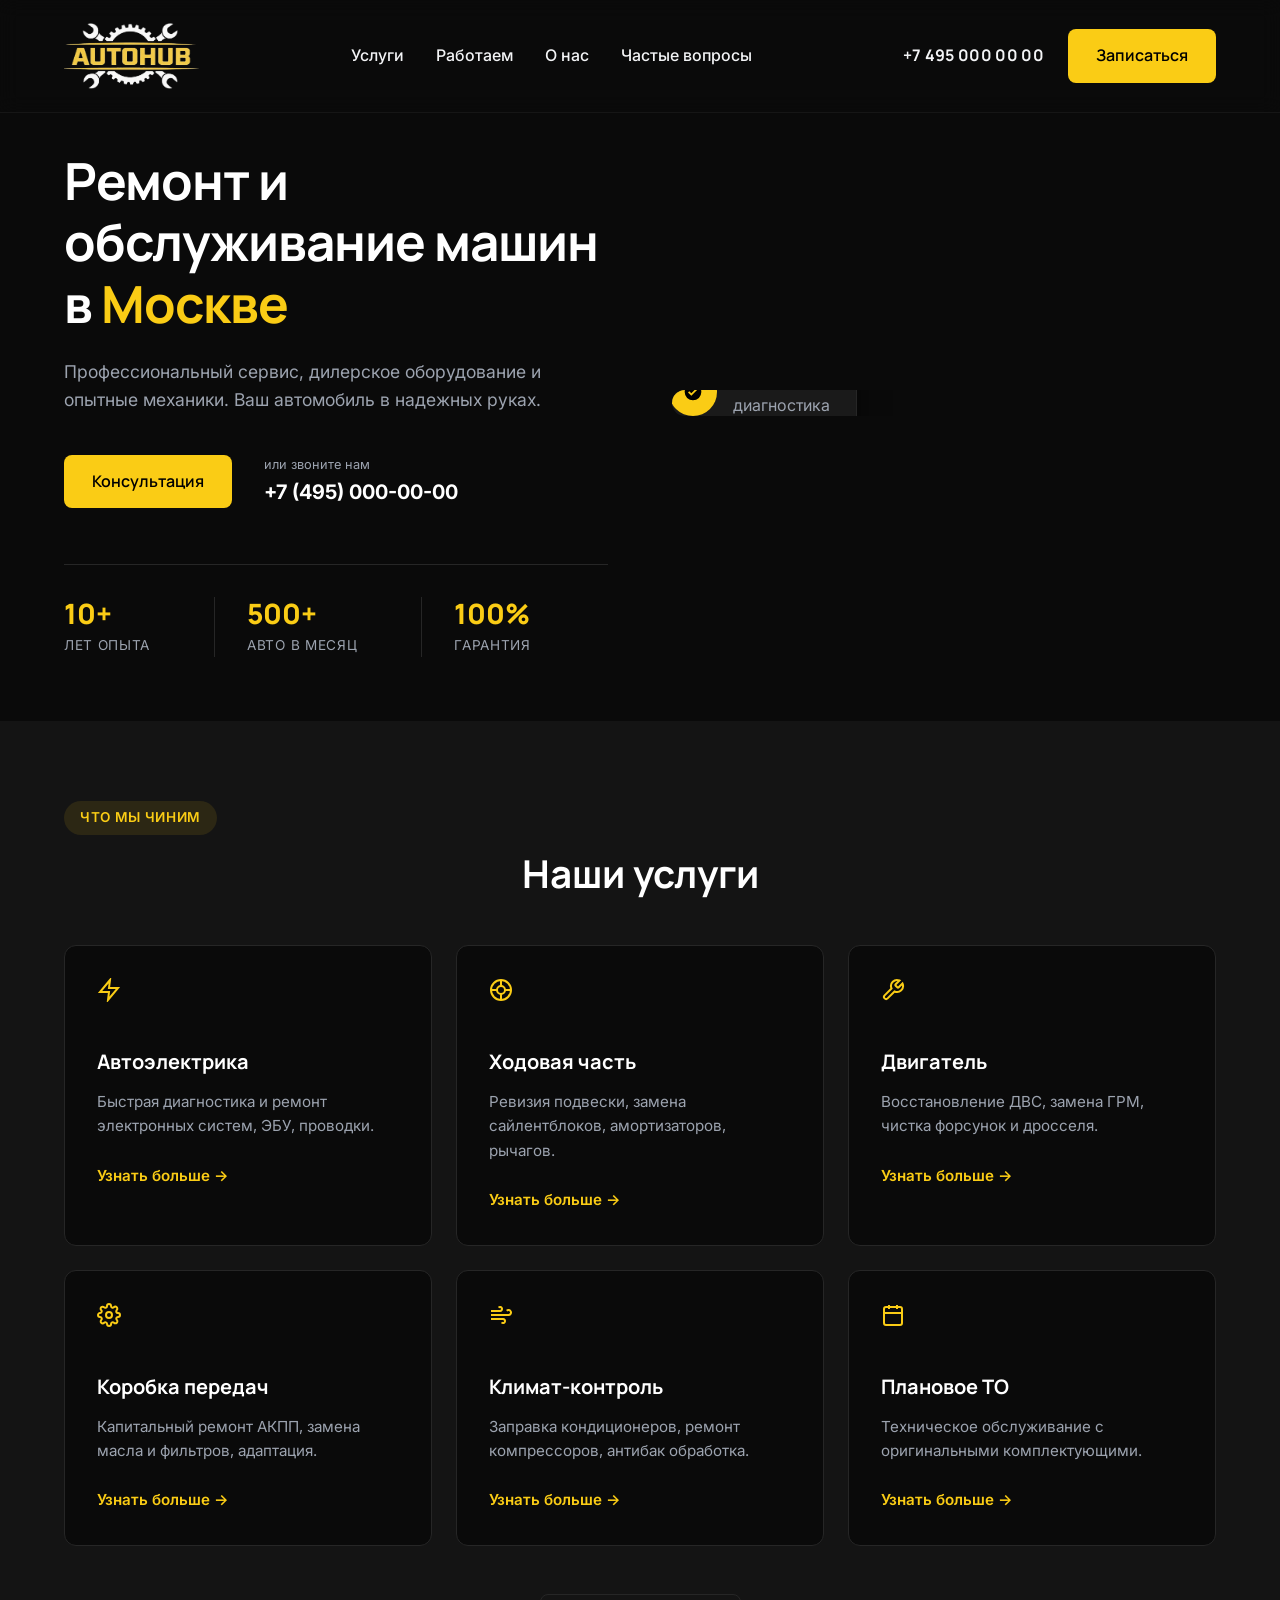
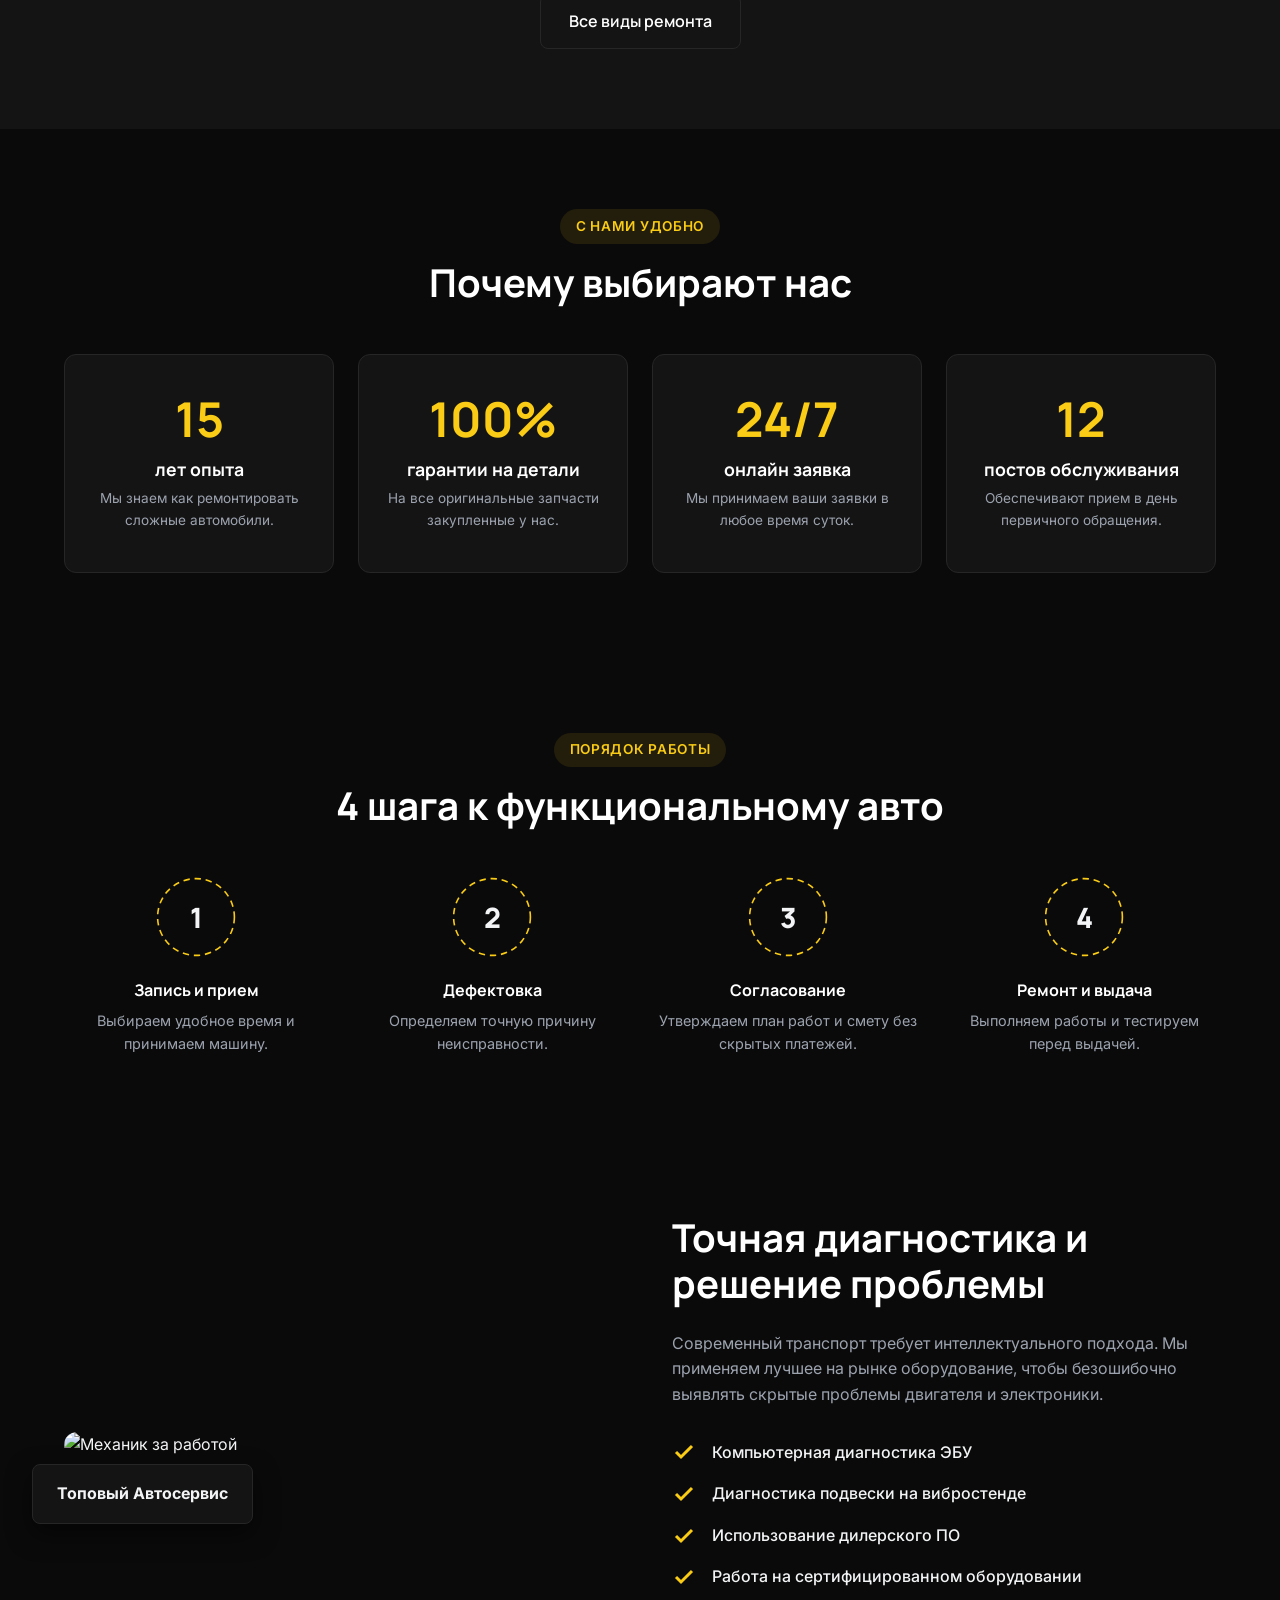
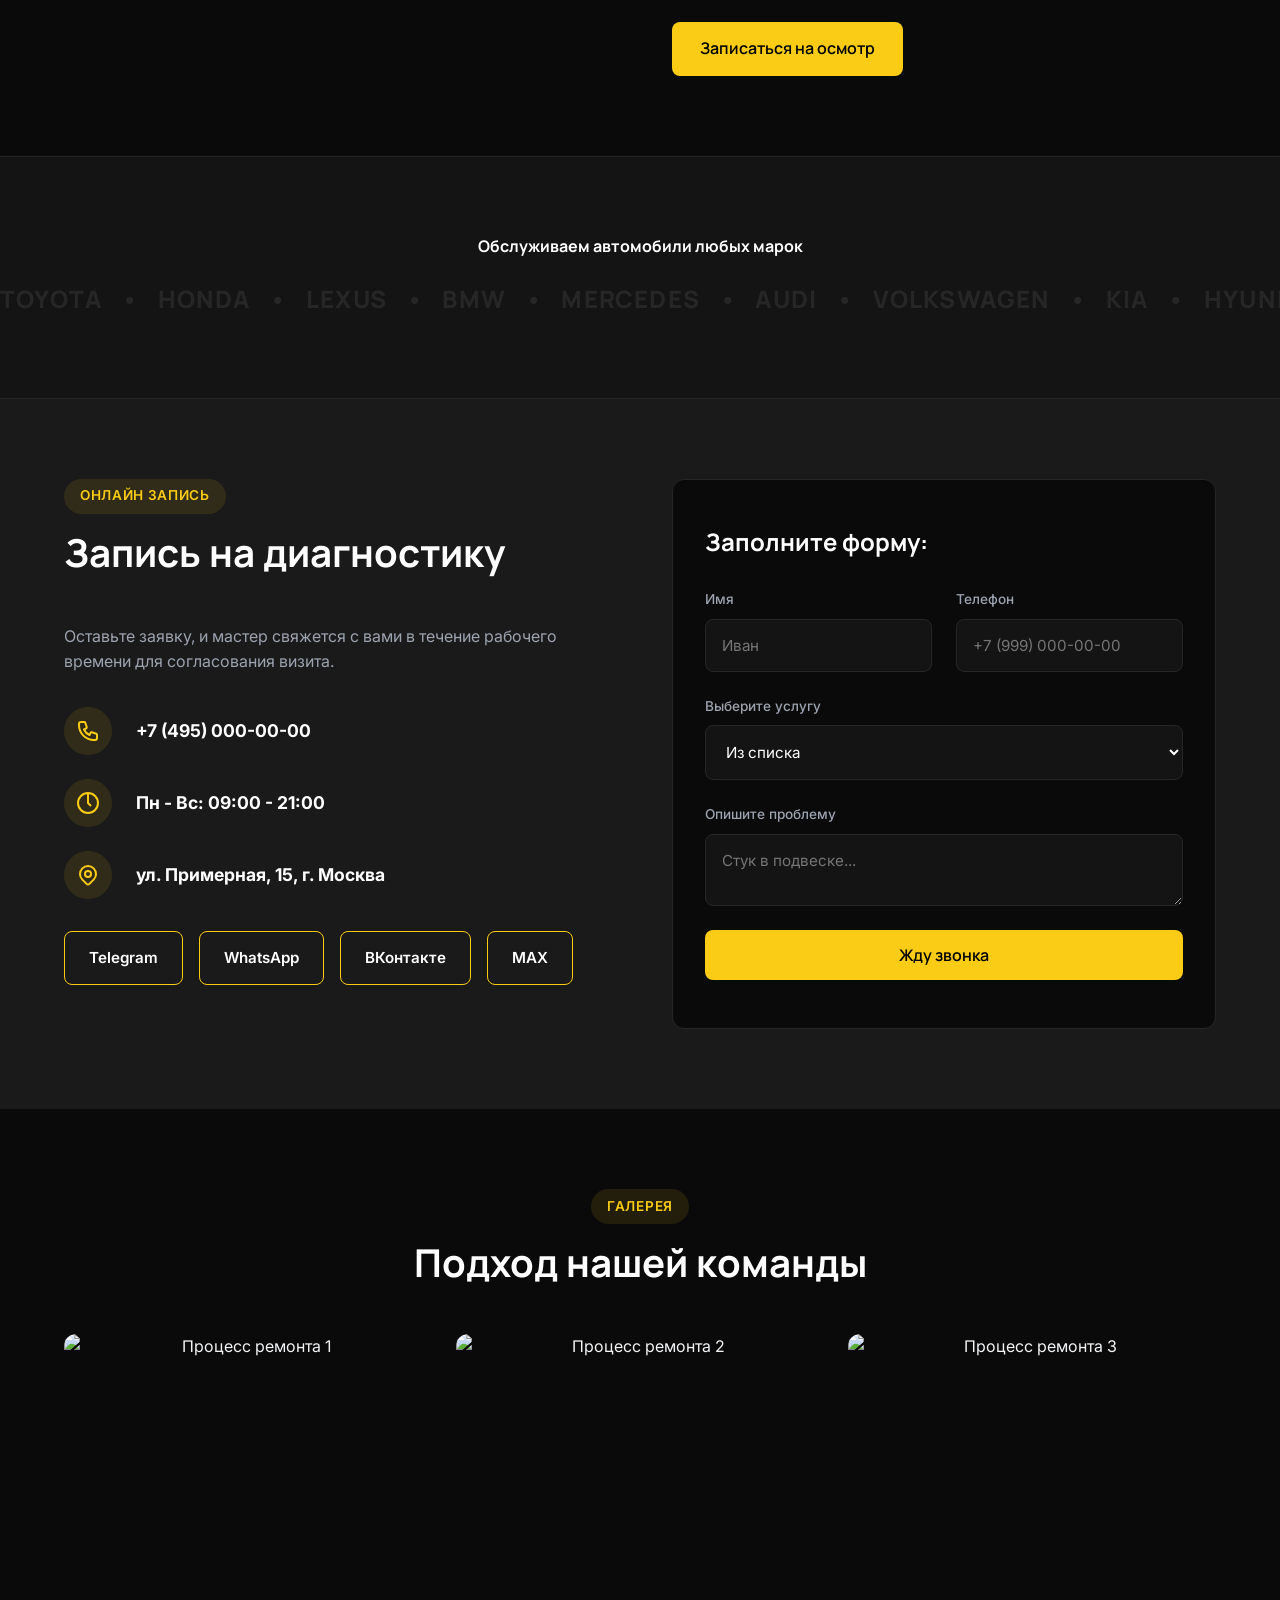
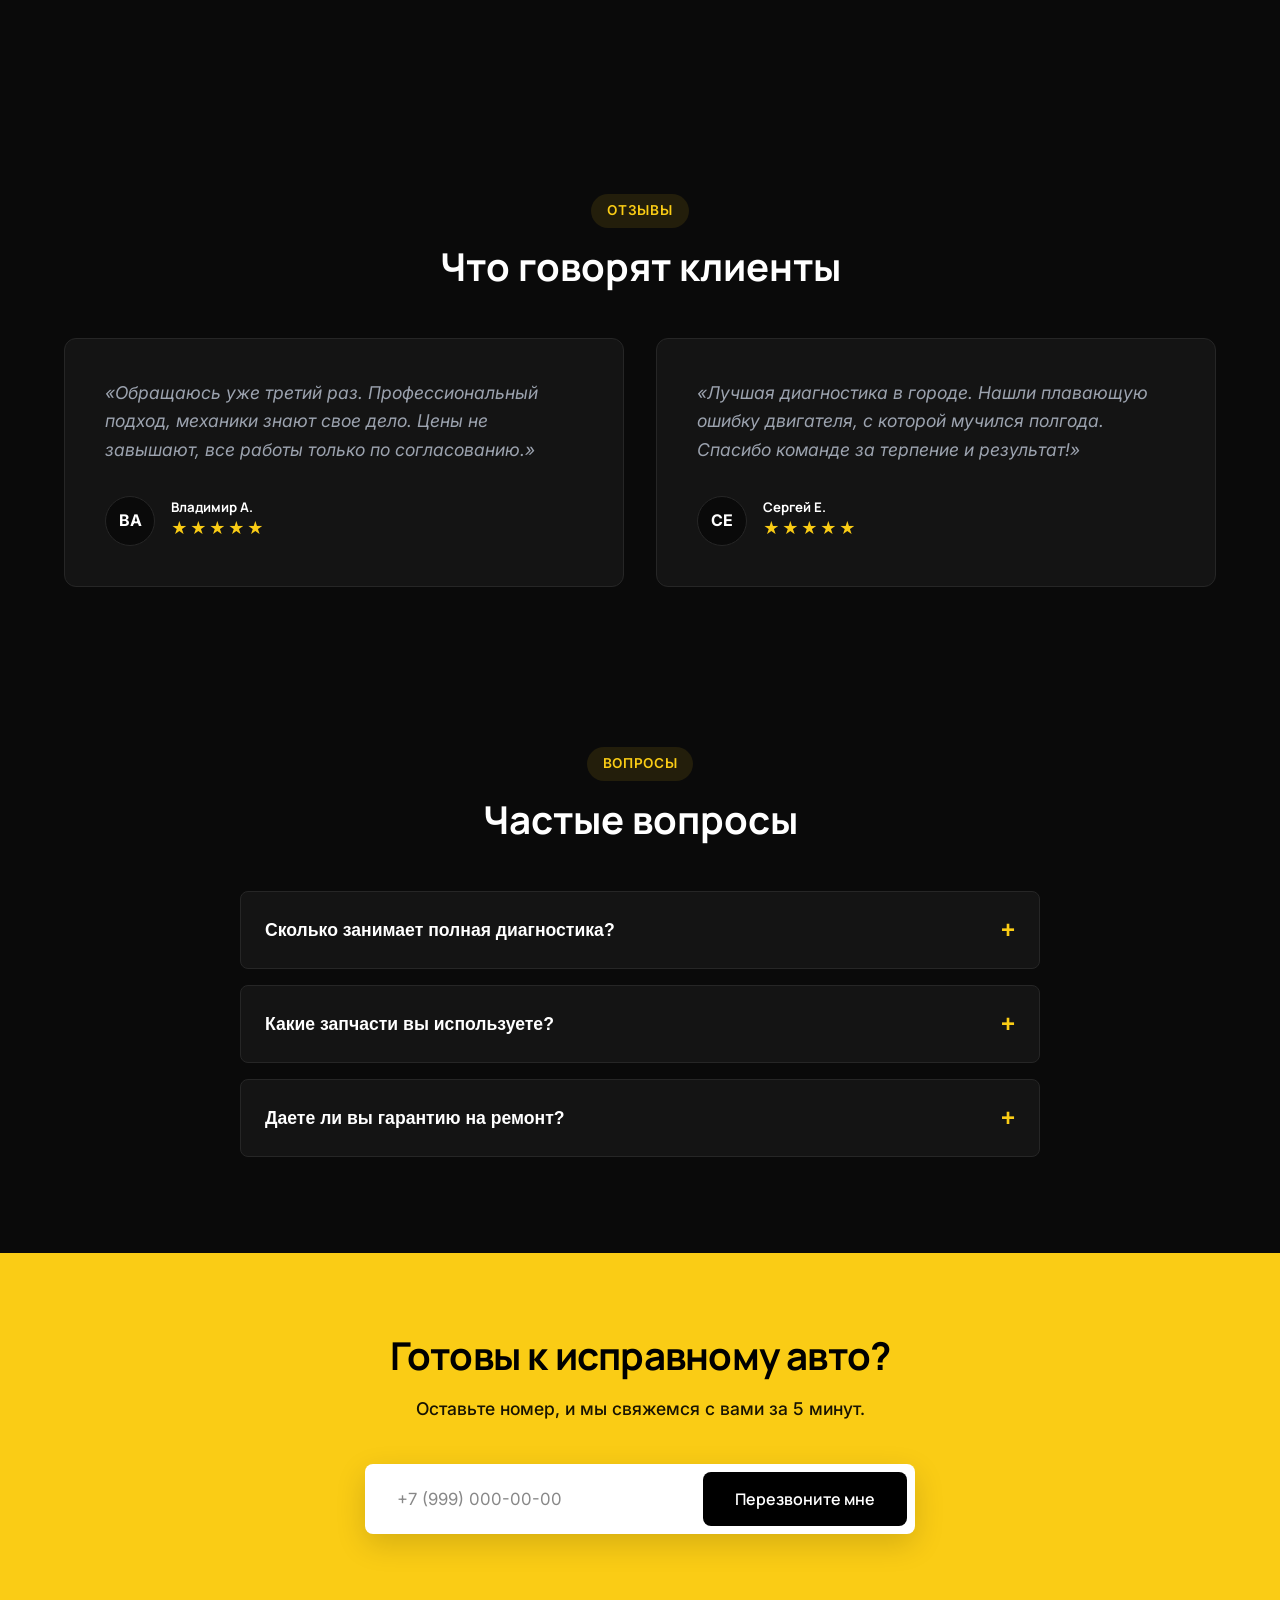
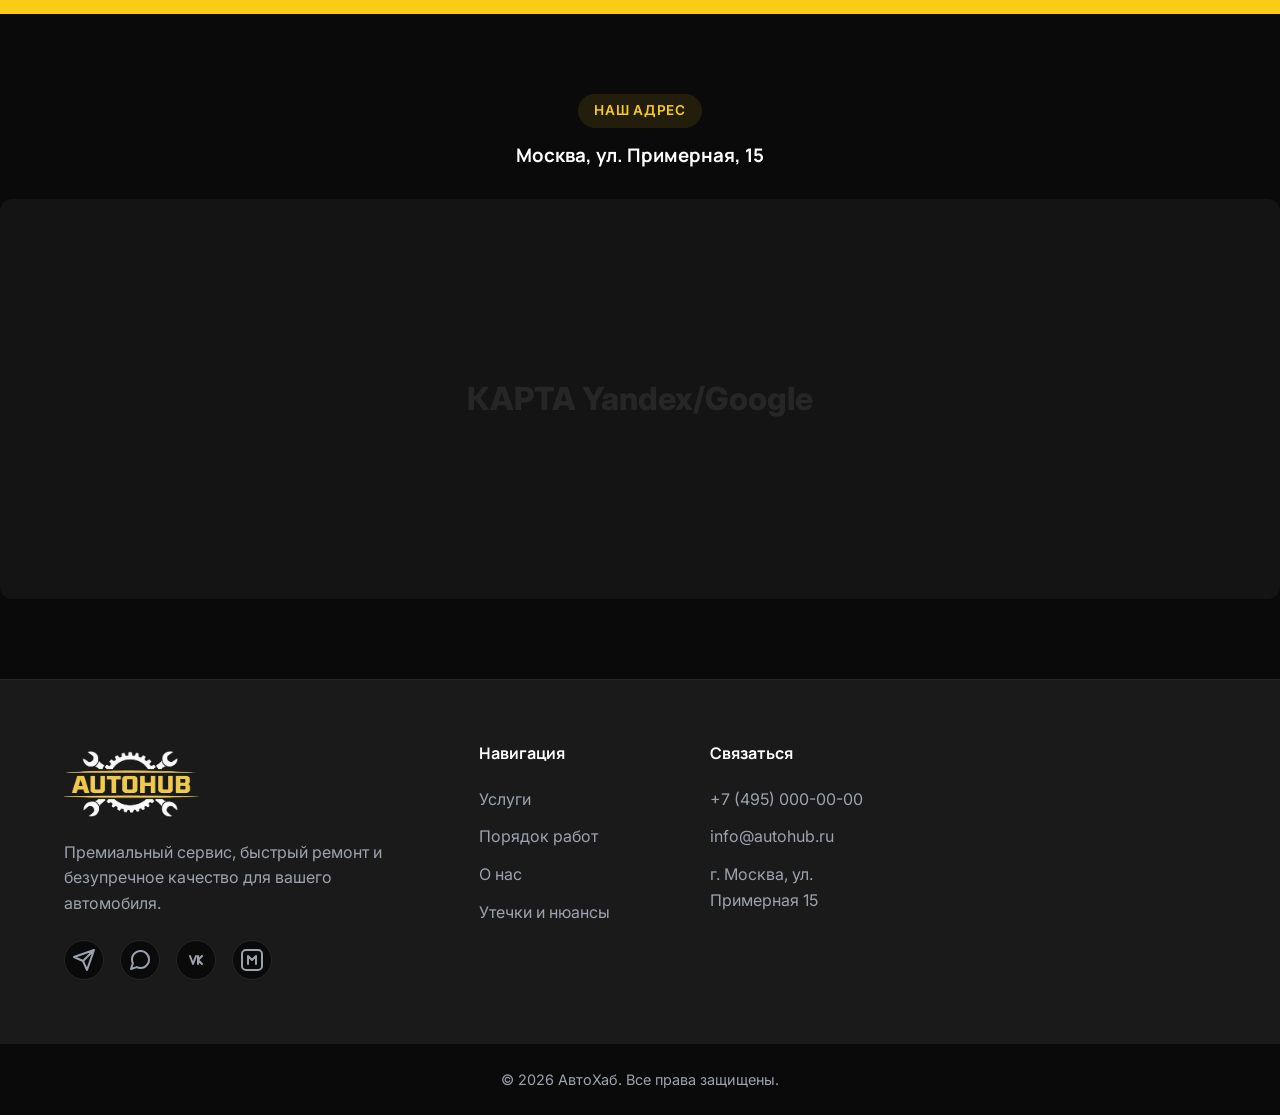
==== index.html @ a50715e8 "Complete Premium Automotive Landing Page" ====
<!DOCTYPE html>
<html lang="ru">
<head>
    <meta charset="UTF-8">
    <meta name="viewport" content="width=device-width, initial-scale=1.0">
    <meta name="description" content="АвтоХаб - Премиальный сервис обслуживания автомобилей. Ремонт, диагностика и ТО. Запись онлайн.">
    <title>АвтоХаб | Премиальный автосервис</title>
    
    <link rel="preconnect" href="https://fonts.googleapis.com">
    <link rel="preconnect" href="https://fonts.gstatic.com" crossorigin>
    <link href="https://fonts.googleapis.com/css2?family=Inter:wght@400;500;600&family=Manrope:wght@600;700;800&display=swap" rel="stylesheet">
    
    <link rel="stylesheet" href="styles.css">

    <script type="application/ld+json">
    {
      "@context": "https://schema.org",
      "@type": "AutoRepair",
      "name": "АвтоХаб",
      "image": "https://autohub.ru/logo.png",
      "@id": "",
      "url": "https://autohub.ru",
      "telephone": "+74950000000",
      "address": {
        "@type": "PostalAddress",
        "streetAddress": "ул. Примерная, 15",
        "addressLocality": "Москва",
        "postalCode": "101000",
        "addressCountry": "RU"
      },
      "geo": {
        "@type": "GeoCoordinates",
        "latitude": 55.7558,
        "longitude": 37.6173
      },
      "openingHoursSpecification": {
        "@type": "OpeningHoursSpecification",
        "dayOfWeek": [
          "Monday",
          "Tuesday",
          "Wednesday",
          "Thursday",
          "Friday",
          "Saturday",
          "Sunday"
        ],
        "opens": "09:00",
        "closes": "21:00"
      },
      "priceRange": "$$"
    }
    </script>
</head>
<body class="dark-theme">

    <header class="header" id="header">
        <div class="container header-split">
            <div class="logo">
                <img src="logo.png" alt="АвтоХаб" class="logo-img">
            </div>
            
            <nav class="desktop-nav d-none-mobile">
                <a href="#services" class="nav-link">Услуги</a>
                <a href="#workflow" class="nav-link">Работаем</a>
                <a href="#about" class="nav-link">О нас</a>
                <a href="#faq" class="nav-link">Частые вопросы</a>
            </nav>
            
            <div class="header-actions">

                <a href="tel:+74950000000" class="header-phone d-none-mobile">+7 495 000 00 00</a>
                <a href="#booking" class="btn btn-primary d-none-mobile">Записаться</a>
                
                <button class="mobile-menu-btn d-none-desktop" id="mobileMenuBtn" aria-label="Меню">
                    <svg width="24" height="24" viewBox="0 0 24 24" fill="none" stroke="currentColor" stroke-width="2"><path d="M3 12h18M3 6h18M3 18h18"/></svg>
                </button>
            </div>
        </div>

        <div class="mobile-nav" id="mobileNav">
            <a href="#services" class="mobile-nav-link">Услуги</a>
            <a href="#workflow" class="mobile-nav-link">Работаем</a>
            <a href="#about" class="mobile-nav-link">О нас</a>
            <a href="#faq" class="mobile-nav-link">Частые вопросы</a>
            <a href="#booking" class="btn btn-primary" style="margin-top:1rem; align-self: flex-start;">Записаться</a>
        </div>
    </header>

    <main>
        <section class="hero-section">
            <div class="container hero-container">
                <div class="hero-left reveal">
                    <h1 class="hero-title">Ремонт и обслуживание машин в <span class="accent-text">Москве</span></h1>
                    <p class="hero-subtitle">Профессиональный сервис, дилерское оборудование и опытные механики. Ваш автомобиль в надежных руках.</p>
                    
                    <div class="hero-cta-group">
                        <a href="#booking" class="btn btn-primary">Консультация</a>
                        <div class="hero-call">
                            <span class="call-subtitle">или звоните нам</span>
                            <a href="tel:+74950000000" class="call-title">+7 (495) 000-00-00</a>
                        </div>
                    </div>

                    <div class="hero-stats">
                        <div class="stat-col">
                            <h3 class="stat-num accent-text">10+</h3>
                            <p class="stat-desc">лет опыта</p>
                        </div>
                        <div class="stat-col border-left">
                            <h3 class="stat-num accent-text">500+</h3>
                            <p class="stat-desc">авто в месяц</p>
                        </div>
                        <div class="stat-col border-left">
                            <h3 class="stat-num accent-text">100%</h3>
                            <p class="stat-desc">гарантия</p>
                        </div>
                    </div>
                </div>

                <div class="hero-right reveal">
                    <div class="hero-image-wrapper">
                        <img src="https://images.unsplash.com/photo-1619642751034-765dfdf7c58e?auto=format&fit=crop&q=80&w=1200" alt="Ремонт авто" class="hero-img">
                        <div class="hero-badge">
                            <div class="badge-icon">
                                <svg width="20" height="20" viewBox="0 0 24 24" fill="currentColor"><path d="M12 2A10 10 0 1 0 22 12A10 10 0 0 0 12 2Zm-2 14.5l-4-4l1.5-1.5l2.5 2.5l6-6l1.5 1.5Z"/></svg>
                            </div>
                            <div class="badge-info">
                                <span class="badge-top">Бесплатная</span>
                                <span class="badge-bot">диагностика</span>
                            </div>
                        </div>
                    </div>
                </div>
            </div>
        </section>

        <!-- SERVICES -->
        <section id="services" class="services-section section-padding">
            <div class="container">
                <div class="section-pill text-center mx-auto reveal">Что мы чиним</div>
                <h2 class="section-title text-center reveal">Наши услуги</h2>
                
                <div class="services-grid">
                    <div class="service-card reveal">
                        <div class="sc-icon"><svg width="24" height="24" viewBox="0 0 24 24" fill="none" stroke="currentColor" stroke-width="2"><polygon points="13 2 3 14 12 14 11 22 21 10 12 10 13 2"/></svg></div>
                        <h3 class="sc-title">Автоэлектрика</h3>
                        <p class="sc-desc">Быстрая диагностика и ремонт электронных систем, ЭБУ, проводки.</p>
                        <a href="#booking" class="sc-link accent-text">Узнать больше &rarr;</a>
                    </div>
                    <div class="service-card reveal">
                        <div class="sc-icon"><svg width="24" height="24" viewBox="0 0 24 24" fill="none" stroke="currentColor" stroke-width="2"><circle cx="12" cy="12" r="10"/><circle cx="12" cy="12" r="4"/><path d="M12 2v6M12 16v6M2 12h6M16 12h6"/></svg></div>
                        <h3 class="sc-title">Ходовая часть</h3>
                        <p class="sc-desc">Ревизия подвески, замена сайлентблоков, амортизаторов, рычагов.</p>
                        <a href="#booking" class="sc-link accent-text">Узнать больше &rarr;</a>
                    </div>
                    <div class="service-card reveal">
                        <div class="sc-icon"><svg width="24" height="24" viewBox="0 0 24 24" fill="none" stroke="currentColor" stroke-width="2"><path d="M14.7 6.3a1 1 0 0 0 0 1.4l1.6 1.6a1 1 0 0 0 1.4 0l3.77-3.77a6 6 0 0 1-7.94 7.94l-6.91 6.91a2.12 2.12 0 0 1-3-3l6.91-6.91a6 6 0 0 1 7.94-7.94l-3.76 3.76z"/></svg></div>
                        <h3 class="sc-title">Двигатель</h3>
                        <p class="sc-desc">Восстановление ДВС, замена ГРМ, чистка форсунок и дросселя.</p>
                        <a href="#booking" class="sc-link accent-text">Узнать больше &rarr;</a>
                    </div>
                    <div class="service-card reveal">
                        <div class="sc-icon"><svg width="24" height="24" viewBox="0 0 24 24" fill="none" stroke="currentColor" stroke-width="2"><circle cx="12" cy="12" r="3"/><path d="M19.4 15a1.65 1.65 0 0 0 .33 1.82l.06.06a2 2 0 0 1 0 2.83 2 2 0 0 1-2.83 0l-.06-.06a1.65 1.65 0 0 0-1.82-.33 1.65 1.65 0 0 0-1 1.51V21a2 2 0 0 1-2 2 2 2 0 0 1-2-2v-.09A1.65 1.65 0 0 0 9 19.4a1.65 1.65 0 0 0-1.82.33l-.06.06a2 2 0 0 1-2.83 0 2 2 0 0 1 0-2.83l.06-.06a1.65 1.65 0 0 0 .33-1.82 1.65 1.65 0 0 0-1.51-1H3a2 2 0 0 1-2-2 2 2 0 0 1 2-2h.09A1.65 1.65 0 0 0 4.6 9a1.65 1.65 0 0 0-.33-1.82l-.06-.06a2 2 0 0 1 0-2.83 2 2 0 0 1 2.83 0l.06.06a1.65 1.65 0 0 0 1.82.33H9a1.65 1.65 0 0 0 1-1.51V3a2 2 0 0 1 2-2 2 2 0 0 1 2 2v.09a1.65 1.65 0 0 0 1 1.51 1.65 1.65 0 0 0 1.82-.33l.06-.06a2 2 0 0 1 2.83 0 2 2 0 0 1 0 2.83l-.06.06a1.65 1.65 0 0 0-.33 1.82V9a1.65 1.65 0 0 0 1.51 1H21a2 2 0 0 1 2 2 2 2 0 0 1-2 2h-.09a1.65 1.65 0 0 0-1.51 1z"/></svg></div>
                        <h3 class="sc-title">Коробка передач</h3>
                        <p class="sc-desc">Капитальный ремонт АКПП, замена масла и фильтров, адаптация.</p>
                        <a href="#booking" class="sc-link accent-text">Узнать больше &rarr;</a>
                    </div>
                    <div class="service-card reveal">
                        <div class="sc-icon"><svg width="24" height="24" viewBox="0 0 24 24" fill="none" stroke="currentColor" stroke-width="2"><path d="M9.59 4.59A2 2 0 1 1 11 8H2m10.59 11.41A2 2 0 1 0 14 16H2m15.73-8.27A2.5 2.5 0 1 1 19.5 12H2"/></svg></div>
                        <h3 class="sc-title">Климат-контроль</h3>
                        <p class="sc-desc">Заправка кондиционеров, ремонт компрессоров, антибак обработка.</p>
                        <a href="#booking" class="sc-link accent-text">Узнать больше &rarr;</a>
                    </div>
                    <div class="service-card reveal">
                        <div class="sc-icon"><svg width="24" height="24" viewBox="0 0 24 24" fill="none" stroke="currentColor" stroke-width="2"><rect x="3" y="4" width="18" height="18" rx="2" ry="2"/><line x1="16" y1="2" x2="16" y2="6"/><line x1="8" y1="2" x2="8" y2="6"/><line x1="3" y1="10" x2="21" y2="10"/></svg></div>
                        <h3 class="sc-title">Плановое ТО</h3>
                        <p class="sc-desc">Техническое обслуживание с оригинальными комплектующими.</p>
                        <a href="#booking" class="sc-link accent-text">Узнать больше &rarr;</a>
                    </div>
                </div>
                
                <div class="text-center mt-5 reveal">
                    <a href="#booking" class="btn btn-outline">Все виды ремонта</a>
                </div>
            </div>
        </section>

        <!-- BENEFITS / STATS -->
        <section class="benefits-section section-padding">
            <div class="container text-center">
                <div class="section-pill mx-auto reveal">С нами удобно</div>
                <h2 class="section-title reveal">Почему выбирают нас</h2>

                <div class="benefits-grid">
                    <div class="benefit-card reveal">
                        <h3 class="bc-num accent-text">15</h3>
                        <h4 class="bc-title">лет опыта</h4>
                        <p class="bc-desc">Мы знаем как ремонтировать сложные автомобили.</p>
                    </div>
                    <div class="benefit-card reveal">
                        <h3 class="bc-num accent-text">100%</h3>
                        <h4 class="bc-title">гарантии на детали</h4>
                        <p class="bc-desc">На все оригинальные запчасти закупленные у нас.</p>
                    </div>
                    <div class="benefit-card reveal">
                        <h3 class="bc-num accent-text">24/7</h3>
                        <h4 class="bc-title">онлайн заявка</h4>
                        <p class="bc-desc">Мы принимаем ваши заявки в любое время суток.</p>
                    </div>
                    <div class="benefit-card reveal">
                        <h3 class="bc-num accent-text">12</h3>
                        <h4 class="bc-title">постов обслуживания</h4>
                        <p class="bc-desc">Обеспечивают прием в день первичного обращения.</p>
                    </div>
                </div>
            </div>
        </section>

        <!-- WORK PROCESS -->
        <section id="workflow" class="process-section section-padding">
            <div class="container text-center">
                <div class="section-pill mx-auto reveal">Порядок работы</div>
                <h2 class="section-title reveal">4 шага к функциональному авто</h2>

                <div class="process-grid">
                    <div class="process-item reveal">
                        <div class="pi-circle">
                            <svg class="pi-svg" viewBox="0 0 100 100">
                                <circle cx="50" cy="50" r="48" fill="none" stroke="var(--clr-accent)" stroke-width="2" stroke-dasharray="8 6"/>
                            </svg>
                            <span class="pi-num">1</span>
                        </div>
                        <h4 class="pi-title">Запись и прием</h4>
                        <p class="pi-desc">Выбираем удобное время и принимаем машину.</p>
                    </div>
                    <div class="process-item reveal">
                        <div class="pi-circle">
                            <svg class="pi-svg" viewBox="0 0 100 100">
                                <circle cx="50" cy="50" r="48" fill="none" stroke="var(--clr-accent)" stroke-width="2" stroke-dasharray="8 6"/>
                            </svg>
                            <span class="pi-num">2</span>
                        </div>
                        <h4 class="pi-title">Дефектовка</h4>
                        <p class="pi-desc">Определяем точную причину неисправности.</p>
                    </div>
                    <div class="process-item reveal">
                        <div class="pi-circle">
                            <svg class="pi-svg" viewBox="0 0 100 100">
                                <circle cx="50" cy="50" r="48" fill="none" stroke="var(--clr-accent)" stroke-width="2" stroke-dasharray="8 6"/>
                            </svg>
                            <span class="pi-num">3</span>
                        </div>
                        <h4 class="pi-title">Согласование</h4>
                        <p class="pi-desc">Утверждаем план работ и смету без скрытых платежей.</p>
                    </div>
                    <div class="process-item reveal">
                        <div class="pi-circle">
                            <svg class="pi-svg" viewBox="0 0 100 100">
                                <circle cx="50" cy="50" r="48" fill="none" stroke="var(--clr-accent)" stroke-width="2" stroke-dasharray="8 6"/>
                            </svg>
                            <span class="pi-num">4</span>
                        </div>
                        <h4 class="pi-title">Ремонт и выдача</h4>
                        <p class="pi-desc">Выполняем работы и тестируем перед выдачей.</p>
                    </div>
                </div>
            </div>
        </section>

        <!-- ABOUT / DIAGNOSTICS SPLIT -->
        <section id="about" class="about-section section-padding">
            <div class="container about-split border-container">
                <div class="about-left reveal">
                    <div class="about-image">
                        <div class="top-badge">
                            Топовый Автосервис
                        </div>
                        <img src="https://images.unsplash.com/photo-1487754180451-c456f719a1fc?auto=format&fit=crop&q=80&w=800" alt="Механик за работой">
                    </div>
                </div>
                <div class="about-right reveal">
                    <h2 class="about-title">Точная диагностика и решение проблемы</h2>
                    <p class="about-desc text-muted">Современный транспорт требует интеллектуального подхода. Мы применяем лучшее на рынке оборудование, чтобы безошибочно выявлять скрытые проблемы двигателя и электроники.</p>
                    
                    <div class="check-list">
                        <div class="cl-item">
                            <div class="cl-icon"><svg viewBox="0 0 24 24" fill="none" stroke="currentColor" stroke-width="3"><polyline points="20 6 9 17 4 12"/></svg></div>
                            <span>Компьютерная диагностика ЭБУ</span>
                        </div>
                        <div class="cl-item">
                            <div class="cl-icon"><svg viewBox="0 0 24 24" fill="none" stroke="currentColor" stroke-width="3"><polyline points="20 6 9 17 4 12"/></svg></div>
                            <span>Диагностика подвески на вибростенде</span>
                        </div>
                        <div class="cl-item">
                            <div class="cl-icon"><svg viewBox="0 0 24 24" fill="none" stroke="currentColor" stroke-width="3"><polyline points="20 6 9 17 4 12"/></svg></div>
                            <span>Использование дилерского ПО</span>
                        </div>
                        <div class="cl-item">
                            <div class="cl-icon"><svg viewBox="0 0 24 24" fill="none" stroke="currentColor" stroke-width="3"><polyline points="20 6 9 17 4 12"/></svg></div>
                            <span>Работа на сертифицированном оборудовании</span>
                        </div>
                    </div>

                    <a href="#booking" class="btn btn-primary mt-4">Записаться на осмотр</a>
                </div>
            </div>
        </section>

        <!-- BRANDS MARQUEE -->
        <section class="brands-section section-padding">
            <div class="container text-center reveal mb-3">
                <h4 class="text-mutedBrands">Обслуживаем автомобили любых марок</h4>
            </div>
            <div class="marquee-wrapper reveal">
                <div class="marquee-content">
                    <span>TOYOTA</span> &nbsp;&nbsp;&bull;&nbsp;&nbsp;
                    <span>HONDA</span> &nbsp;&nbsp;&bull;&nbsp;&nbsp;
                    <span>LEXUS</span> &nbsp;&nbsp;&bull;&nbsp;&nbsp;
                    <span>BMW</span> &nbsp;&nbsp;&bull;&nbsp;&nbsp;
                    <span>MERCEDES</span> &nbsp;&nbsp;&bull;&nbsp;&nbsp;
                    <span>AUDI</span> &nbsp;&nbsp;&bull;&nbsp;&nbsp;
                    <span>VOLKSWAGEN</span> &nbsp;&nbsp;&bull;&nbsp;&nbsp;
                    <span>KIA</span> &nbsp;&nbsp;&bull;&nbsp;&nbsp;
                    <span>HYUNDAI</span> &nbsp;&nbsp;&bull;&nbsp;&nbsp;
                    <span>NISSAN</span> &nbsp;&nbsp;&bull;&nbsp;&nbsp;
                    <!-- DUPLICATE FOR SEAMLESS LOOP -->
                    <span>TOYOTA</span> &nbsp;&nbsp;&bull;&nbsp;&nbsp;
                    <span>HONDA</span> &nbsp;&nbsp;&bull;&nbsp;&nbsp;
                    <span>LEXUS</span> &nbsp;&nbsp;&bull;&nbsp;&nbsp;
                    <span>BMW</span> &nbsp;&nbsp;&bull;&nbsp;&nbsp;
                    <span>MERCEDES</span>
                </div>
            </div>
        </section>

        <!-- BOOKING / CONTACT SPLIT -->
        <section id="booking" class="booking-section section-padding">
            <div class="container booking-split">
                <div class="booking-left reveal">
                    <div class="section-pill">Онлайн запись</div>
                    <h2 class="section-title">Запись на диагностику</h2>
                    <p class="text-muted mb-4">Оставьте заявку, и мастер свяжется с вами в течение рабочего времени для согласования визита.</p>
                    
                    <div class="contact-info-list">
                        <div class="cil-item">
                            <div class="cil-icon">
                                <svg viewBox="0 0 24 24" fill="none" stroke="currentColor" stroke-width="2"><path stroke-linecap="round" stroke-linejoin="round" d="M3 5a2 2 0 012-2h3.28a1 1 0 01.948.684l1.498 4.493a1 1 0 01-.502 1.21l-2.257 1.13a11.042 11.042 0 005.516 5.516l1.13-2.257a1 1 0 011.21-.502l4.493 1.498a1 1 0 01.684.949V19a2 2 0 01-2 2h-1C9.716 21 3 14.284 3 6V5z"/></svg>
                            </div>
                            <div class="cil-text">
                                <a href="tel:+74950000000">+7 (495) 000-00-00</a>
                            </div>
                        </div>
                        <div class="cil-item">
                            <div class="cil-icon">
                                <svg viewBox="0 0 24 24" fill="none" stroke="currentColor" stroke-width="2"><circle cx="12" cy="12" r="10"/><path d="M12 2v10l3 3"/></svg>
                            </div>
                            <div class="cil-text">
                                <span>Пн - Вс: 09:00 - 21:00</span>
                            </div>
                        </div>
                        <div class="cil-item">
                            <div class="cil-icon">
                                <svg viewBox="0 0 24 24" fill="none" stroke="currentColor" stroke-width="2"><path stroke-linecap="round" stroke-linejoin="round" d="M17.657 16.657L13.414 20.9a1.998 1.998 0 01-2.827 0l-4.244-4.243a8 8 0 1111.314 0z"/><path stroke-linecap="round" stroke-linejoin="round" d="M15 11a3 3 0 11-6 0 3 3 0 016 0z"/></svg>
                            </div>
                            <div class="cil-text">
                                <span>ул. Примерная, 15, г. Москва</span>
                            </div>
                        </div>
                    </div>

                    <div class="messengers mt-4">
                        <a href="#" class="btn-messenger" target="_blank" rel="noopener">Telegram</a>
                        <a href="#" class="btn-messenger" target="_blank" rel="noopener">WhatsApp</a>
                        <a href="#" class="btn-messenger" target="_blank" rel="noopener">ВКонтакте</a>
                        <a href="#" class="btn-messenger" target="_blank" rel="noopener">MAX</a>
                    </div>
                </div>

                <div class="booking-right reveal">
                    <form id="bookingForm" class="booking-form dark-form">
                        <h4 class="form-title">Заполните форму:</h4>
                        <div class="form-grid">
                            <div class="fg-control">
                                <label>Имя</label>
                                <input type="text" name="name" placeholder="Иван" required>
                            </div>
                            <div class="fg-control">
                                <label>Телефон</label>
                                <input type="tel" name="phone" placeholder="+7 (999) 000-00-00" required>
                            </div>
                            <div class="fg-control fw-full">
                                <label>Выберите услугу</label>
                                <select name="service" required>
                                    <option value="" disabled selected>Из списка</option>
                                    <option value="diagnostics">Диагностика</option>
                                    <option value="maintenance">ТО и замена масла</option>
                                    <option value="repair">Ремонтные работы</option>
                                    <option value="other">Я не знаю</option>
                                </select>
                            </div>
                            <div class="fg-control fw-full">
                                <label>Опишите проблему</label>
                                <textarea name="message" rows="2" placeholder="Стук в подвеске..."></textarea>
                            </div>
                        </div>
                        <button type="submit" class="btn btn-primary btn-block mt-3">Жду звонка</button>
                    </form>
                </div>
            </div>
        </section>

        <!-- PORTFOLIO / GALLERY -->
        <section class="portfolio-section section-padding">
            <div class="container text-center">
                <div class="section-pill mx-auto reveal">Галерея</div>
                <h2 class="section-title reveal">Подход нашей команды</h2>
                
                <div class="portfolio-grid reveal">
                    <div class="port-item"><img src="https://images.unsplash.com/photo-1619642751034-765dfdf7c58e?auto=format&fit=crop&q=80&w=600" alt="Процесс ремонта 1"></div>
                    <div class="port-item"><img src="https://images.unsplash.com/photo-1530046339160-ce3e530c7d2f?auto=format&fit=crop&q=80&w=600" alt="Процесс ремонта 2"></div>
                    <div class="port-item"><img src="https://images.unsplash.com/photo-1487754180451-c456f719a1fc?auto=format&fit=crop&q=80&w=600" alt="Процесс ремонта 3"></div>
                </div>
            </div>
        </section>

        <!-- REVIEWS -->
        <section id="reviews" class="reviews-section section-padding">
            <div class="container text-center">
                <div class="section-pill mx-auto reveal">Отзывы</div>
                <h2 class="section-title reveal">Что говорят клиенты</h2>
                
                <div class="reviews-split reveal">
                    <div class="review-card">
                        <p class="rc-text">«Обращаюсь уже третий раз. Профессиональный подход, механики знают свое дело. Цены не завышают, все работы только по согласованию.»</p>
                        <div class="rc-author">
                            <div class="rc-avatar">ВА</div>
                            <div>
                                <h5>Владимир А.</h5>
                                <div class="rc-stars accent-text">★★★★★</div>
                            </div>
                        </div>
                    </div>
                    <div class="review-card">
                        <p class="rc-text">«Лучшая диагностика в городе. Нашли плавающую ошибку двигателя, с которой мучился полгода. Спасибо команде за терпение и результат!»</p>
                        <div class="rc-author">
                            <div class="rc-avatar">СЕ</div>
                            <div>
                                <h5>Сергей Е.</h5>
                                <div class="rc-stars accent-text">★★★★★</div>
                            </div>
                        </div>
                    </div>
                </div>
            </div>
        </section>

        <!-- FAQ -->
        <section id="faq" class="faq-section section-padding">
            <div class="container text-center">
                <div class="section-pill mx-auto reveal">Вопросы</div>
                <h2 class="section-title reveal">Частые вопросы</h2>
                
                <div class="faq-accordion reveal text-left">
                    <div class="faq-item">
                        <button class="faq-q">Сколько занимает полная диагностика? <span class="faq-icon">+</span></button>
                        <div class="faq-a"><p>Полная комплексная проверка (компьютер + ходовая часть) занимает около 40–60 минут. Мы составляем детальный лист неисправностей.</p></div>
                    </div>
                    <div class="faq-item">
                        <button class="faq-q">Какие запчасти вы используете? <span class="faq-icon">+</span></button>
                        <div class="faq-a"><p>Мы работаем с проверенными поставщиками. Предлагаем на выбор: оригинальные запчасти или качественные сертифицированные аналоги.</p></div>
                    </div>
                    <div class="faq-item">
                        <button class="faq-q">Даете ли вы гарантию на ремонт? <span class="faq-icon">+</span></button>
                        <div class="faq-a"><p>Да, на все выполненные работы дается гарантия от 3 до 12 месяцев в зависимости от регламента и установленных запчастей.</p></div>
                    </div>
                </div>
            </div>
        </section>

        <!-- PRE-FOOTER CTA -->
        <section class="cta-strip">
            <div class="container reveal text-center">
                <h2>Готовы к исправному авто?</h2>
                <p>Оставьте номер, и мы свяжемся с вами за 5 минут.</p>
                <form class="cta-input-group">
                    <input type="tel" placeholder="+7 (999) 000-00-00" required>
                    <button type="submit" class="btn btn-dark">Перезвоните мне</button>
                </form>
            </div>
        </section>

        <section class="map-section section-padding">
            <div class="container text-center reveal">
                <div class="section-pill mx-auto">Наш адрес</div>
                <h3 class="mb-4">Москва, ул. Примерная, 15</h3>
            </div>
            <div class="map-frame reveal">
                <!-- map placeholder styling -->
                <div class="map-placeholder">
                    <span>КАРТА Yandex/Google</span>
                </div>
            </div>
        </section>

    </main>

    <footer class="footer">
        <div class="container footer-grid">
            <div class="ft-col">
                <div class="logo footer-logo">
                    <img src="logo.png" alt="АвтоХаб" class="logo-img">
                </div>
                <p class="text-muted mt-2">Премиальный сервис, быстрый ремонт и безупречное качество для вашего автомобиля.</p>
                <div class="socials mt-3">
                    <a href="#" class="social-link" title="Telegram">
                        <svg width="24" height="24" viewBox="0 0 24 24" fill="none" stroke="currentColor" stroke-width="2" stroke-linecap="round" stroke-linejoin="round"><path d="M22 2L11 13M22 2l-7 20-4-9-9-4 20-7z"/></svg>
                    </a>
                    <a href="#" class="social-link" title="WhatsApp">
                        <svg width="24" height="24" viewBox="0 0 24 24" fill="none" stroke="currentColor" stroke-width="2" stroke-linecap="round" stroke-linejoin="round"><path d="M21 11.5a8.38 8.38 0 0 1-.9 3.8 8.5 8.5 0 0 1-7.6 4.7 8.38 8.38 0 0 1-3.8-.9L3 21l1.9-5.7a8.38 8.38 0 0 1-.9-3.8 8.5 8.5 0 0 1 4.7-7.6 8.38 8.38 0 0 1 3.8-.9h.5a8.48 8.48 0 0 1 8 8v.5z"/></svg>
                    </a>
                    <a href="#" class="social-link" title="VK">
                        <svg width="24" height="24" viewBox="0 0 24 24" fill="none" stroke="currentColor" stroke-width="2" stroke-linecap="round" stroke-linejoin="round"><path d="M6 8l3 8 3-8M14 8v8M18 8l-4 4 4 4"/></svg>
                    </a>
                    <a href="#" class="social-link" title="MAX">
                        <svg width="24" height="24" viewBox="0 0 24 24" fill="none" stroke="currentColor" stroke-width="2" stroke-linecap="round" stroke-linejoin="round"><rect x="2" y="2" width="20" height="20" rx="4" ry="4"/><path d="M8 16V8l4 4 4-4v8"/></svg>
                    </a>
                </div>
            </div>
            
            <div class="ft-col">
                <h4>Навигация</h4>
                <ul>
                    <li><a href="#services">Услуги</a></li>
                    <li><a href="#workflow">Порядок работ</a></li>
                    <li><a href="#about">О нас</a></li>
                    <li><a href="#faq">Утечки и нюансы</a></li>
                </ul>
            </div>

            <div class="ft-col">
                <h4>Связаться</h4>
                <ul>
                    <li><a href="tel:+74950000000">+7 (495) 000-00-00</a></li>
                    <li><a href="mailto:info@autohub.ru">info@autohub.ru</a></li>
                    <li><span class="text-muted">г. Москва, ул. Примерная 15</span></li>
                </ul>
            </div>
        </div>
        <div class="footer-bottom">
            <div class="container">
                <p>&copy; 2026 АвтоХаб. Все права защищены.</p>
            </div>
        </div>
    </footer>

    <script src="script.js"></script>
</body>
</html>
---- styles.css ----
:root {
    --clr-bg: #0a0a0a;
    --clr-surface: #141414;
    --clr-surface-alt: #1a1a1a;
    --clr-accent: #facc15;
    --clr-accent-hover: #eab308;
    --clr-text: #f3f4f6;
    --clr-text-muted: #9ca3af;
    --clr-text-dark: #ffffff;
    --clr-border: #262626;

    --font-heading: 'Manrope', sans-serif;
    --font-body: 'Inter', sans-serif;

    --radius-sm: 8px;
    --radius-md: 12px;
    --radius-lg: 24px;
    --radius-xl: 32px;

    --trans-fast: 0.2s ease;
    --trans-normal: 0.3s ease;
}

* {
    margin: 0;
    padding: 0;
    box-sizing: border-box;
}

html, body {
    overflow-x: hidden;
    width: 100%;
    max-width: 100%;
}

body {
    font-family: var(--font-body);
    background-color: var(--clr-bg);
    color: var(--clr-text);
    line-height: 1.6;
}

h1, h2, h3, h4, h5, h6 {
    font-family: var(--font-heading);
    color: var(--clr-text-dark);
    line-height: 1.2;
}

a {
    text-decoration: none;
    color: inherit;
    transition: color var(--trans-fast);
}

ul {
    list-style: none;
}

img {
    max-width: 100%;
    height: auto;
    display: block;
}

.container {
    width: 100%;
    max-width: 1200px;
    margin: 0 auto;
    padding: 0 1.5rem;
}

.section-padding {
    padding: 5rem 0;
}

.text-center { text-align: center; }
.text-left { text-align: left; }
.mt-2 { margin-top: 1rem; }
.mt-3 { margin-top: 1.5rem; }
.mt-4 { margin-top: 2rem; }
.mt-5 { margin-top: 3rem; }
.mb-3 { margin-bottom: 1.5rem; }
.mb-4 { margin-bottom: 2rem; }
.mx-auto { margin-right: auto; margin-left: auto; }

.text-muted { color: var(--clr-text-muted); }
.accent-text { color: var(--clr-accent); }
.font-bold { font-weight: 700; }

/* Buttons */
.btn {
    display: inline-flex;
    align-items: center;
    justify-content: center;
    padding: 0.875rem 1.75rem;
    border-radius: var(--radius-sm);
    font-weight: 600;
    font-family: var(--font-heading);
    cursor: pointer;
    transition: all var(--trans-fast);
    border: none;
    outline: none;
    font-size: 1rem;
}

.btn-primary {
    background-color: var(--clr-accent);
    color: #000;
}

.btn-primary:hover {
    background-color: var(--clr-accent-hover);
    transform: translateY(-2px);
    box-shadow: 0 4px 12px rgba(250, 204, 21, 0.2);
}

.btn-outline {
    background-color: transparent;
    color: var(--clr-text-dark);
    border: 1px solid var(--clr-border);
}

.btn-outline:hover {
    border-color: var(--clr-accent);
    color: var(--clr-accent);
}

.btn-dark {
    background-color: #000;
    color: #fff;
    border: 1px solid var(--clr-border);
}
.btn-dark:hover {
    border-color: var(--clr-accent);
    color: var(--clr-accent);
}

.btn-block {
    width: 100%;
}

/* Header */
.header {
    position: fixed;
    top: 0;
    left: 0;
    width: 100%;
    z-index: 1000;
    padding: 1rem 0;
    background-color: rgba(10, 10, 10, 0.9);
    backdrop-filter: blur(10px);
    border-bottom: 1px solid rgba(255,255,255,0.05);
    transition: padding var(--trans-fast);
}

.header.scrolled {
    padding: 0.5rem 0;
}

.header-split {
    display: flex;
    justify-content: space-between;
    align-items: center;
}

.logo {
    display: flex;
    flex-direction: column;
    align-items: flex-start;
    gap: 0;
}

.logo-img {
    height: 80px;
    width: auto;
    object-fit: contain;
}

.desktop-nav {
    display: flex;
    gap: 2rem;
}

.nav-link {
    font-weight: 500;
    position: relative;
}

.nav-link:hover {
    color: var(--clr-text-dark);
}

.nav-link::after {
    content: '';
    position: absolute;
    bottom: -4px;
    left: 0;
    width: 0;
    height: 2px;
    background-color: var(--clr-accent);
    transition: width var(--trans-fast);
}

.nav-link:hover::after {
    width: 100%;
}

.header-actions {
    display: flex;
    align-items: center;
    gap: 1.5rem;
}

.lang-switch {
    font-weight: 500;
    font-size: 0.9rem;
    color: var(--clr-text-muted);
}
.lang-switch .active {
    color: var(--clr-accent);
}

.header-phone {
    font-weight: 700;
    font-family: var(--font-heading);
    letter-spacing: 0.02em;
}

.mobile-menu-btn {
    background: none;
    border: none;
    color: var(--clr-text);
    cursor: pointer;
    padding: 0.25rem;
}

/* Base Utility */
.d-none-mobile { display: flex; }
.d-none-desktop { display: none; }

/* Mobile Nav */
.mobile-nav {
    display: none;
    position: absolute;
    top: 100%;
    left: 0;
    width: 100%;
    background-color: var(--clr-surface-alt);
    flex-direction: column;
    padding: 1.5rem;
    gap: 1rem;
    border-bottom: 1px solid var(--clr-border);
    box-shadow: 0 10px 30px rgba(0,0,0,0.5);
}
.mobile-nav.active {
    display: flex;
}
.mobile-nav-link {
    font-size: 1.1rem;
    font-weight: 500;
    padding: 0.5rem 0;
    border-bottom: 1px solid rgba(255,255,255,0.05);
}
.mobile-nav-link:last-child {
    border-bottom: none;
}

/* Hero Split */
.hero-section {
    padding-top: 150px;
    padding-bottom: 4rem;
}

.hero-container {
    display: flex;
    align-items: center;
    gap: 4rem;
}

.hero-left {
    flex: 1;
}

.hero-title {
    font-size: clamp(2.5rem, 4vw, 4rem);
    margin-bottom: 1.5rem;
    letter-spacing: -0.02em;
}

.hero-subtitle {
    font-size: 1.1rem;
    color: var(--clr-text-muted);
    margin-bottom: 2.5rem;
    max-width: 90%;
}

.hero-cta-group {
    display: flex;
    align-items: center;
    gap: 2rem;
    margin-bottom: 3.5rem;
}

.hero-call {
    display: flex;
    flex-direction: column;
}
.call-subtitle {
    font-size: 0.8rem;
    color: var(--clr-text-muted);
}
.call-title {
    font-weight: 700;
    font-size: 1.25rem;
    color: var(--clr-text-dark);
}

.hero-stats {
    display: flex;
    gap: 2rem;
    border-top: 1px solid var(--clr-border);
    padding-top: 2rem;
}

.stat-col {
    padding-right: 2rem;
}
.stat-col.border-left {
    border-left: 1px solid var(--clr-border);
    padding-left: 2rem;
}
.stat-num {
    font-size: 1.75rem;
    font-weight: 800;
    margin-bottom: 0.25rem;
}
.stat-desc {
    font-size: 0.85rem;
    color: var(--clr-text-muted);
    text-transform: uppercase;
    letter-spacing: 0.05em;
}

.hero-right {
    flex: 1;
    position: relative;
}

.hero-image-wrapper {
    position: relative;
    border-radius: var(--radius-lg);
    overflow: hidden;
}

.hero-img {
    width: 100%;
    border-radius: var(--radius-lg);
    filter: brightness(0.9);
}

.hero-badge {
    position: absolute;
    bottom: -1.5rem;
    left: -1.5rem;
    background-color: var(--clr-surface-alt);
    border: 1px solid var(--clr-border);
    padding: 1.25rem;
    border-radius: var(--radius-md);
    display: flex;
    align-items: center;
    gap: 1rem;
    box-shadow: 0 10px 30px rgba(0,0,0,0.5);
    z-index: 2;
}

.badge-icon {
    width: 48px;
    height: 48px;
    background-color: var(--clr-accent);
    color: #000;
    border-radius: 50%;
    display: flex;
    align-items: center;
    justify-content: center;
}

.badge-info {
    display: flex;
    flex-direction: column;
}
.badge-top { font-weight: 700; color: var(--clr-text-dark); font-size: 1.1rem; }
.badge-bot { fontSize: 0.9rem; color: var(--clr-text-muted); }

/* Section Generic */
.section-pill {
    display: inline-block;
    padding: 0.4rem 1rem;
    background-color: rgba(250, 204, 21, 0.1);
    color: var(--clr-accent);
    border-radius: 100px;
    font-size: 0.85rem;
    font-weight: 600;
    text-transform: uppercase;
    letter-spacing: 0.05em;
    margin-bottom: 1rem;
}

.section-title {
    font-size: clamp(2rem, 3vw, 2.5rem);
    margin-bottom: 3rem;
}

/* Services */
.services-section {
    background-color: var(--clr-surface);
}

.services-grid {
    display: grid;
    grid-template-columns: repeat(3, 1fr);
    gap: 1.5rem;
}

.service-card {
    background-color: var(--clr-bg);
    border: 1px solid var(--clr-border);
    border-radius: var(--radius-md);
    padding: 2rem;
    text-align: left;
    transition: border-color var(--trans-fast), transform var(--trans-fast);
}

.service-card:hover {
    border-color: var(--clr-accent);
    transform: translateY(-5px);
}

.sc-icon {
    width: 48px;
    height: 48px;
    color: var(--clr-accent);
    margin-bottom: 1.5rem;
}

.sc-title {
    font-size: 1.25rem;
    margin-bottom: 1rem;
}
.sc-desc {
    color: var(--clr-text-muted);
    font-size: 0.95rem;
    margin-bottom: 1.5rem;
}
.sc-link {
    font-weight: 600;
    font-size: 0.95rem;
}
.sc-link:hover { text-decoration: underline; }

/* Benefits */
.benefits-grid {
    display: grid;
    grid-template-columns: repeat(4, 1fr);
    gap: 1.5rem;
}

.benefit-card {
    background-color: var(--clr-surface);
    border: 1px solid var(--clr-border);
    border-radius: var(--radius-md);
    padding: 2.5rem 1.5rem;
}
.bc-num {
    font-size: 3rem;
    line-height: 1;
    margin-bottom: 1rem;
}
.bc-title {
    font-size: 1.1rem;
    margin-bottom: 0.5rem;
}
.bc-desc {
    font-size: 0.85rem;
    color: var(--clr-text-muted);
}

/* Process */
.process-grid {
    display: grid;
    grid-template-columns: repeat(4, 1fr);
    gap: 2rem;
    position: relative;
}

.process-item {
    position: relative;
    z-index: 1;
}

.pi-circle {
    position: relative;
    width: 80px;
    height: 80px;
    margin: 0 auto 1.5rem;
    display: flex;
    align-items: center;
    justify-content: center;
}
.pi-svg {
    position: absolute;
    top: 0; left: 0;
    width: 100%; height: 100%;
    animation: rotate 10s linear infinite;
}
@keyframes rotate { 100% { transform: rotate(360deg); } }
.pi-num {
    font-size: 1.75rem;
    font-weight: 800;
    font-family: var(--font-heading);
}

.pi-title { margin-bottom: 0.5rem; }
.pi-desc { font-size: 0.9rem; color: var(--clr-text-muted); }

/* About Split */
.about-split {
    display: flex;
    align-items: center;
    gap: 4rem;
}
.about-left { flex: 1; }
.about-image {
    position: relative;
    border-radius: var(--radius-lg);
}
.about-image img { border-radius: var(--radius-lg); }

.top-badge {
    position: absolute;
    top: 2rem;
    left: -2rem;
    background-color: var(--clr-surface);
    border: 1px solid var(--clr-border);
    padding: 1rem 1.5rem;
    border-radius: var(--radius-sm);
    display: flex;
    align-items: center;
    gap: 0.5rem;
    font-weight: 700;
    box-shadow: 0 10px 25px rgba(0,0,0,0.5);
    z-index: 2;
}

.about-right { flex: 1; text-align: left; }
.about-title { font-size: clamp(2rem, 3vw, 2.5rem); margin-bottom: 1.5rem; }
.about-desc { margin-bottom: 2rem; }

.check-list {
    display: flex;
    flex-direction: column;
    gap: 1rem;
}
.cl-item {
    display: flex;
    align-items: center;
    gap: 1rem;
    font-weight: 500;
}
.cl-icon {
    color: var(--clr-accent);
    width: 24px; height: 24px;
}

/* Brands Marquee */
.brands-section {
    border-top: 1px solid var(--clr-border);
    border-bottom: 1px solid var(--clr-border);
    background-color: var(--clr-surface);
    overflow: hidden;
}

.marquee-wrapper {
    white-space: nowrap;
    overflow: hidden;
    width: 100%;
}

.marquee-content {
    display: inline-block;
    animation: marquee 20s linear infinite;
    font-family: var(--font-heading);
    font-size: 1.5rem;
    font-weight: 800;
    color: var(--clr-border);
    letter-spacing: 0.05em;
}

.marquee-content span {
    transition: color var(--trans-fast);
}
.marquee-content span:hover {
    color: var(--clr-text-dark);
}

@keyframes marquee {
    0% { transform: translateX(0); }
    100% { transform: translateX(-50%); }
}

/* Booking Split */
.booking-section { background-color: var(--clr-surface-alt); }
.booking-split {
    display: flex;
    gap: 4rem;
}
.booking-left { flex: 1; }
.contact-info-list {
    display: flex;
    flex-direction: column;
    gap: 1.5rem;
}
.cil-item {
    display: flex;
    align-items: center;
    gap: 1.5rem;
}
.cil-icon {
    width: 48px; height: 48px;
    background-color: rgba(250, 204, 21, 0.1);
    color: var(--clr-accent);
    border-radius: 50%;
    display: flex; align-items: center; justify-content: center;
}
.cil-icon svg { width: 24px; height: 24px; }
.cil-text h5 { color: var(--clr-text-muted); font-size: 0.85rem; font-family: var(--font-body); font-weight: 500; margin-bottom: 0.25rem;}
.cil-text a, .cil-text span { font-weight: 700; font-size: 1.1rem; color: var(--clr-text-dark); }

.messengers {
    display: flex;
    gap: 1rem;
    flex-wrap: wrap;
}

/* Updated Messenger Buttons */
.btn-messenger {
    display: inline-flex;
    align-items: center;
    justify-content: center;
    padding: 0.875rem 1.5rem;
    border-radius: var(--radius-sm);
    font-weight: 600;
    color: #fff;
    transition: all var(--trans-fast);
    font-size: 0.95rem;
    border: 1px solid var(--clr-accent);
    background-color: transparent;
}
.btn-messenger:hover {
    background-color: var(--clr-accent);
    color: #000;
}

.booking-right { flex: 1; }
.dark-form {
    background-color: var(--clr-bg);
    border: 1px solid var(--clr-border);
    padding: 3rem 2rem;
    border-radius: var(--radius-md);
}
.form-title { margin-bottom: 2rem; font-size: 1.5rem; }
.form-grid {
    display: flex;
    flex-wrap: wrap;
    gap: 1.5rem;
}
.fg-control {
    width: calc(50% - 0.75rem);
    display: flex;
    flex-direction: column;
    gap: 0.5rem;
}
.fg-control.fw-full { width: 100%; }

.fg-control label {
    font-size: 0.85rem;
    font-weight: 500;
    color: var(--clr-text-muted);
}
.fg-control input, .fg-control select, .fg-control textarea {
    width: 100%;
    background-color: var(--clr-surface);
    border: 1px solid var(--clr-border);
    color: var(--clr-text-dark);
    padding: 1rem;
    border-radius: var(--radius-sm);
    font-family: var(--font-body);
    font-size: 0.95rem;
    outline: none;
    transition: border-color var(--trans-fast);
}
.fg-control input:focus, .fg-control select:focus, .fg-control textarea:focus {
    border-color: var(--clr-accent);
}

/* Portfolio */
.portfolio-grid {
    display: grid;
    grid-template-columns: repeat(3, 1fr);
    gap: 1.5rem;
}
.port-item {
    border-radius: var(--radius-md);
    overflow: hidden;
}
.port-item img {
    width: 100%;
    height: 300px;
    object-fit: cover;
    transition: transform 0.5s ease;
}
.port-item:hover img {
    transform: scale(1.05);
}

/* Reviews Split */
.reviews-split {
    display: grid;
    grid-template-columns: repeat(2, 1fr);
    gap: 2rem;
}
.review-card {
    background-color: var(--clr-surface);
    border: 1px solid var(--clr-border);
    padding: 2.5rem;
    border-radius: var(--radius-md);
    text-align: left;
}
.rc-text {
    font-size: 1.1rem;
    margin-bottom: 2rem;
    font-style: italic;
    color: var(--clr-text-muted);
}
.rc-author {
    display: flex;
    align-items: center;
    gap: 1rem;
}
.rc-avatar {
    width: 50px; height: 50px;
    background-color: var(--clr-bg);
    border: 1px solid var(--clr-border);
    color: var(--clr-text-dark);
    display: flex; align-items: center; justify-content: center;
    border-radius: 50%;font-weight: 700;
}
.rc-stars { letter-spacing: 2px; }

/* FAQ */
.faq-accordion {
    max-width: 800px;
    margin: 0 auto;
}
.faq-item {
    border: 1px solid var(--clr-border);
    background-color: var(--clr-surface);
    margin-bottom: 1rem;
    border-radius: var(--radius-sm);
    overflow: hidden;
}
.faq-q {
    width: 100%;
    background: transparent;
    border: none;
    padding: 1.5rem;
    text-align: left;
    color: var(--clr-text-dark);
    font-weight: 600;
    font-size: 1.1rem;
    cursor: pointer;
    display: flex;
    justify-content: space-between;
    align-items: center;
}
.faq-icon {
    font-size: 1.5rem;
    color: var(--clr-accent);
    transition: transform var(--trans-fast);
}
.faq-item.active .faq-icon { transform: rotate(45deg); }
.faq-a {
    max-height: 0;
    overflow: hidden;
    transition: max-height var(--trans-normal);
    padding: 0 1.5rem;
}
.faq-item.active .faq-a {
    padding-bottom: 1.5rem;
}
.faq-a p { color: var(--clr-text-muted); }

/* CTA Strip */
.cta-strip {
    background-color: var(--clr-accent);
    padding: 5rem 0;
    color: #000;
}
.cta-strip h2 {
    color: #000;
    margin-bottom: 1rem;
    font-size: clamp(2rem, 3vw, 2.5rem);
    letter-spacing: -0.02em;
}
.cta-strip p {
    font-size: 1.1rem;
    font-weight: 500;
    opacity: 0.9;
}
.cta-input-group {
    display: flex;
    align-items: stretch;
    justify-content: space-between;
    max-width: 550px;
    margin: 2.5rem auto 0;
    background-color: #ffffff;
    padding: 0.5rem;
    border-radius: var(--radius-sm);
    box-shadow: 0 10px 30px rgba(0, 0, 0, 0.15);
}
.cta-input-group input {
    flex: 1;
    padding: 0.5rem 1.5rem;
    border: none;
    background: transparent;
    font-family: var(--font-body);
    font-size: 1.05rem;
    color: #000;
    outline: none;
    min-width: 0;
}
.cta-input-group input::placeholder {
    color: #888;
}
.cta-input-group button.btn-dark {
    margin: 0;
    border: none;
    padding: 1rem 2rem;
}

/* Map */
.map-frame {
    border-radius: var(--radius-md);
    overflow: hidden;
    margin-top: 2rem;
}
.map-placeholder {
    width: 100%;
    height: 400px;
    background-color: var(--clr-surface);
    display: flex;
    align-items: center;
    justify-content: center;
    color: var(--clr-border);
    font-weight: 800;
    font-size: 2rem;
}

/* Footer */
.footer {
    background-color: var(--clr-surface-alt);
    border-top: 1px solid var(--clr-border);
    padding-top: 4rem;
}
.footer-grid {
    display: grid;
    grid-template-columns: 2fr 1fr 1fr 1.5fr;
    gap: 3rem;
    margin-bottom: 4rem;
}
.footer h4 { margin-bottom: 1.5rem; }
.footer ul { display: flex; flex-direction: column; gap: 0.75rem; }
.footer ul a { color: var(--clr-text-muted); }
.footer ul a:hover { color: var(--clr-accent); }

.socials {
    display: flex; gap: 1rem;
}
.social-link {
    width: 40px; height: 40px;
    background-color: var(--clr-bg);
    border: 1px solid var(--clr-border);
    border-radius: 50%;
    display: flex; align-items: center; justify-content: center;
    color: var(--clr-text-muted);
}
.social-link:hover {
    color: var(--clr-accent);
    border-color: var(--clr-accent);
}

.footer-bottom {
    background-color: var(--clr-bg);
    padding: 1.5rem 0;
    text-align: center;
    color: var(--clr-text-muted);
    font-size: 0.9rem;
}

/* Reveal Animation */
.reveal {
    opacity: 0;
    transform: translateY(30px);
    transition: all 0.8s ease;
}
.reveal.active {
    opacity: 1;
    transform: translateY(0);
}

/* Responsiveness */
@media (max-width: 992px) {
    .hero-container, .about-split, .booking-split {
        flex-direction: column;
        gap: 3rem;
    }
    .hero-left, .hero-right, .about-left, .about-right, .booking-left, .booking-right { width: 100%; }
    
    .hero-badge {
        bottom: 1rem; left: 1rem; right: 1rem;
        width: auto; max-width: calc(100% - 2rem);
    }
    .top-badge {
        top: 1rem; left: 1rem; right: 1rem;
        width: auto; max-width: calc(100% - 2rem);
    }

    .services-grid, .portfolio-grid { grid-template-columns: repeat(2, 1fr); }
    .benefits-grid, .process-grid, .reviews-split { grid-template-columns: repeat(2, 1fr); }
    .footer-grid { grid-template-columns: repeat(2, 1fr); }
}

@media (max-width: 768px) {
    .d-none-desktop { display: flex; }
    .d-none-mobile { display: none; }

    .header-actions { gap: 1rem; }
    .hero-stats { flex-direction: column; gap: 1rem; }
    .stat-col.border-left { border-left: none; padding-left: 0; }
    .stat-col { border-bottom: 1px solid var(--clr-border); padding-bottom: 1rem; padding-right: 0;}
    .stat-col:last-child { border-bottom: none; }
    
    .services-grid, .portfolio-grid, .benefits-grid, .process-grid, .reviews-split {
        grid-template-columns: 1fr;
    }
    .footer-grid { grid-template-columns: 1fr; }
    
    .fg-control { width: 100%; }
    .cta-input-group { flex-direction: column; }
}
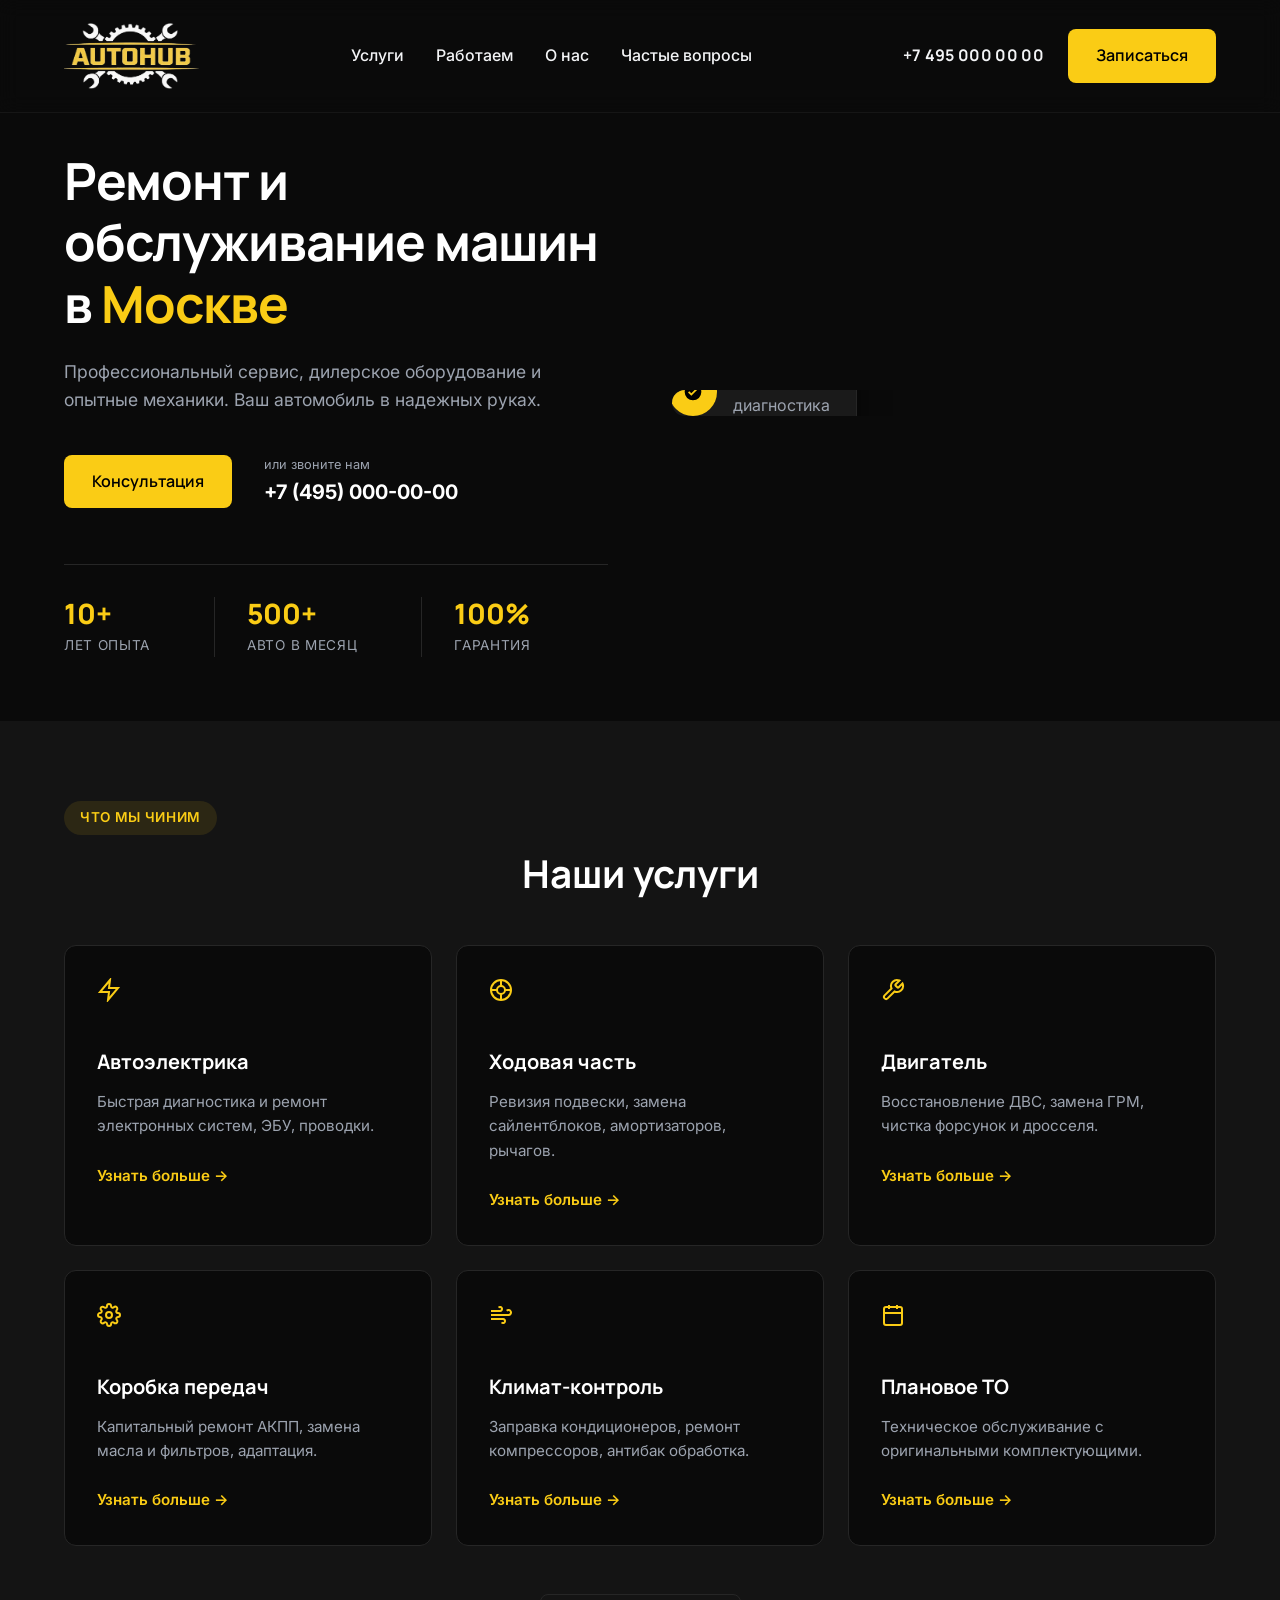
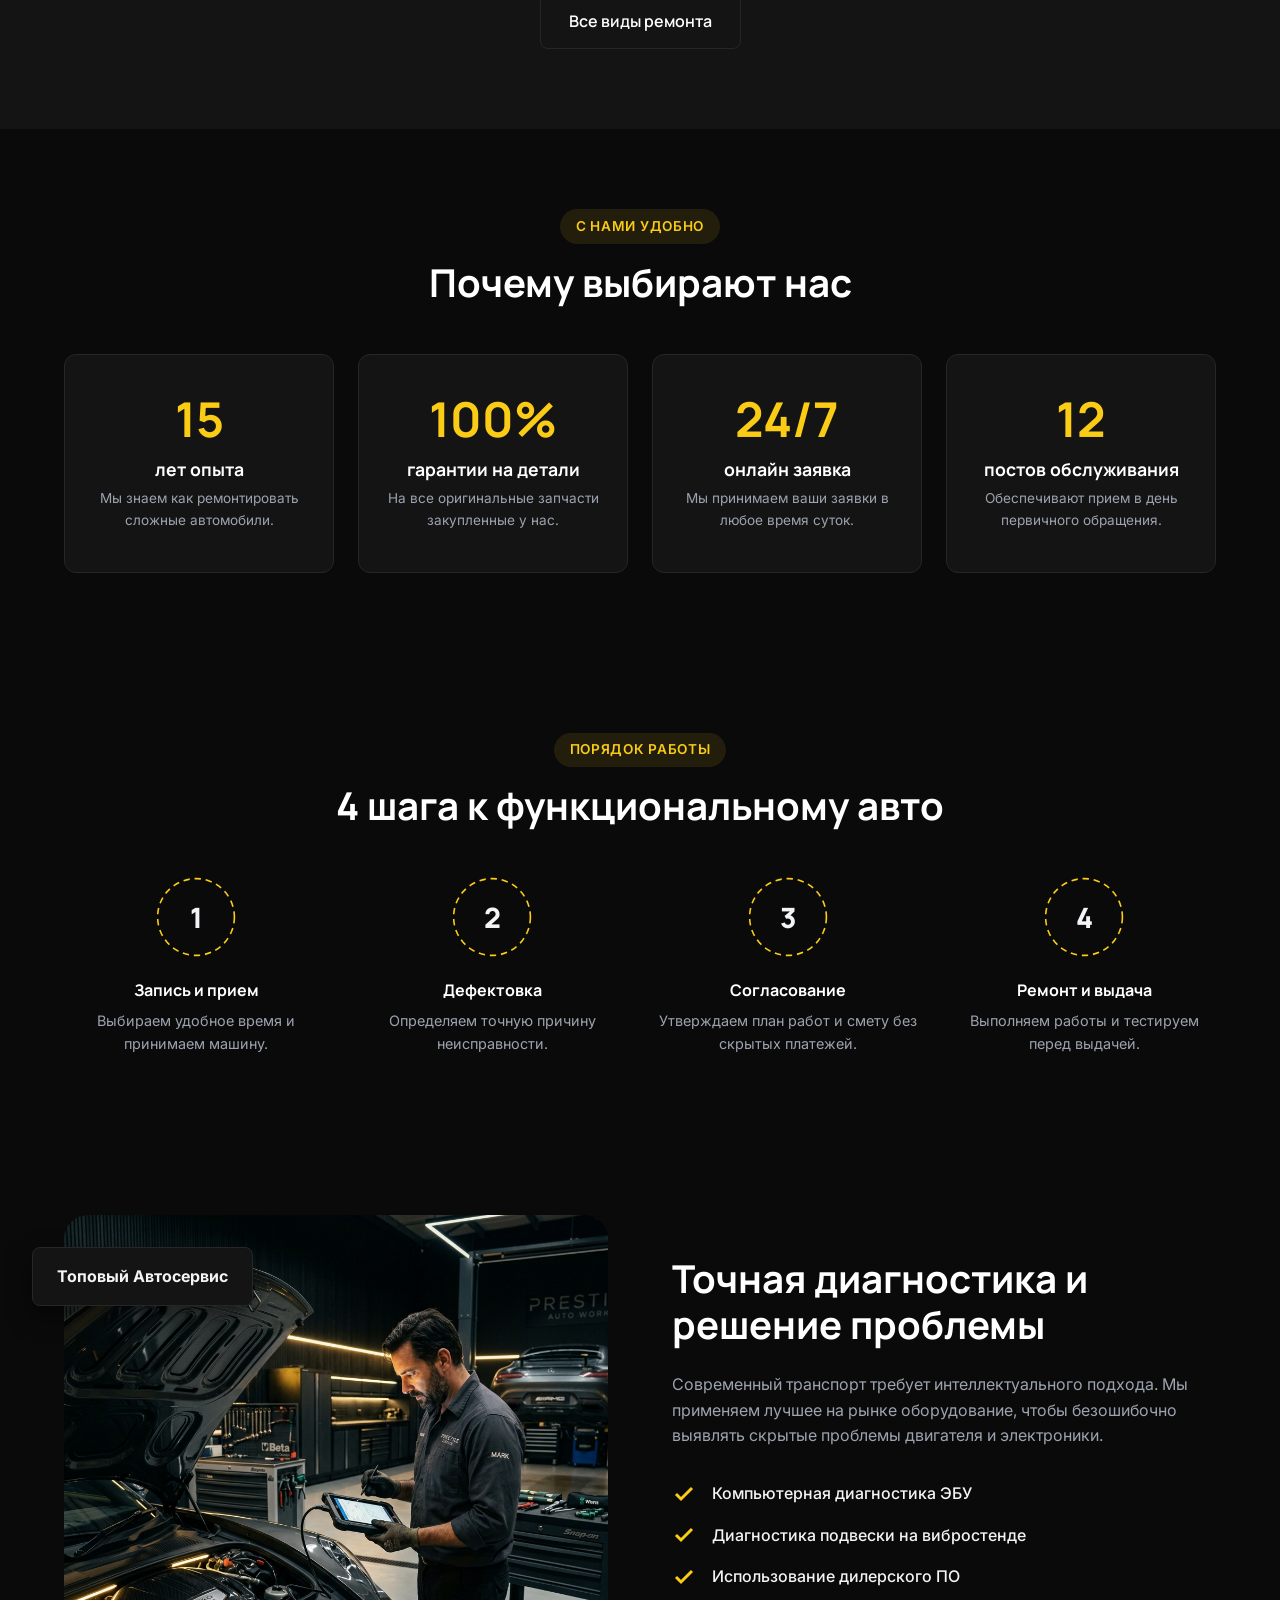
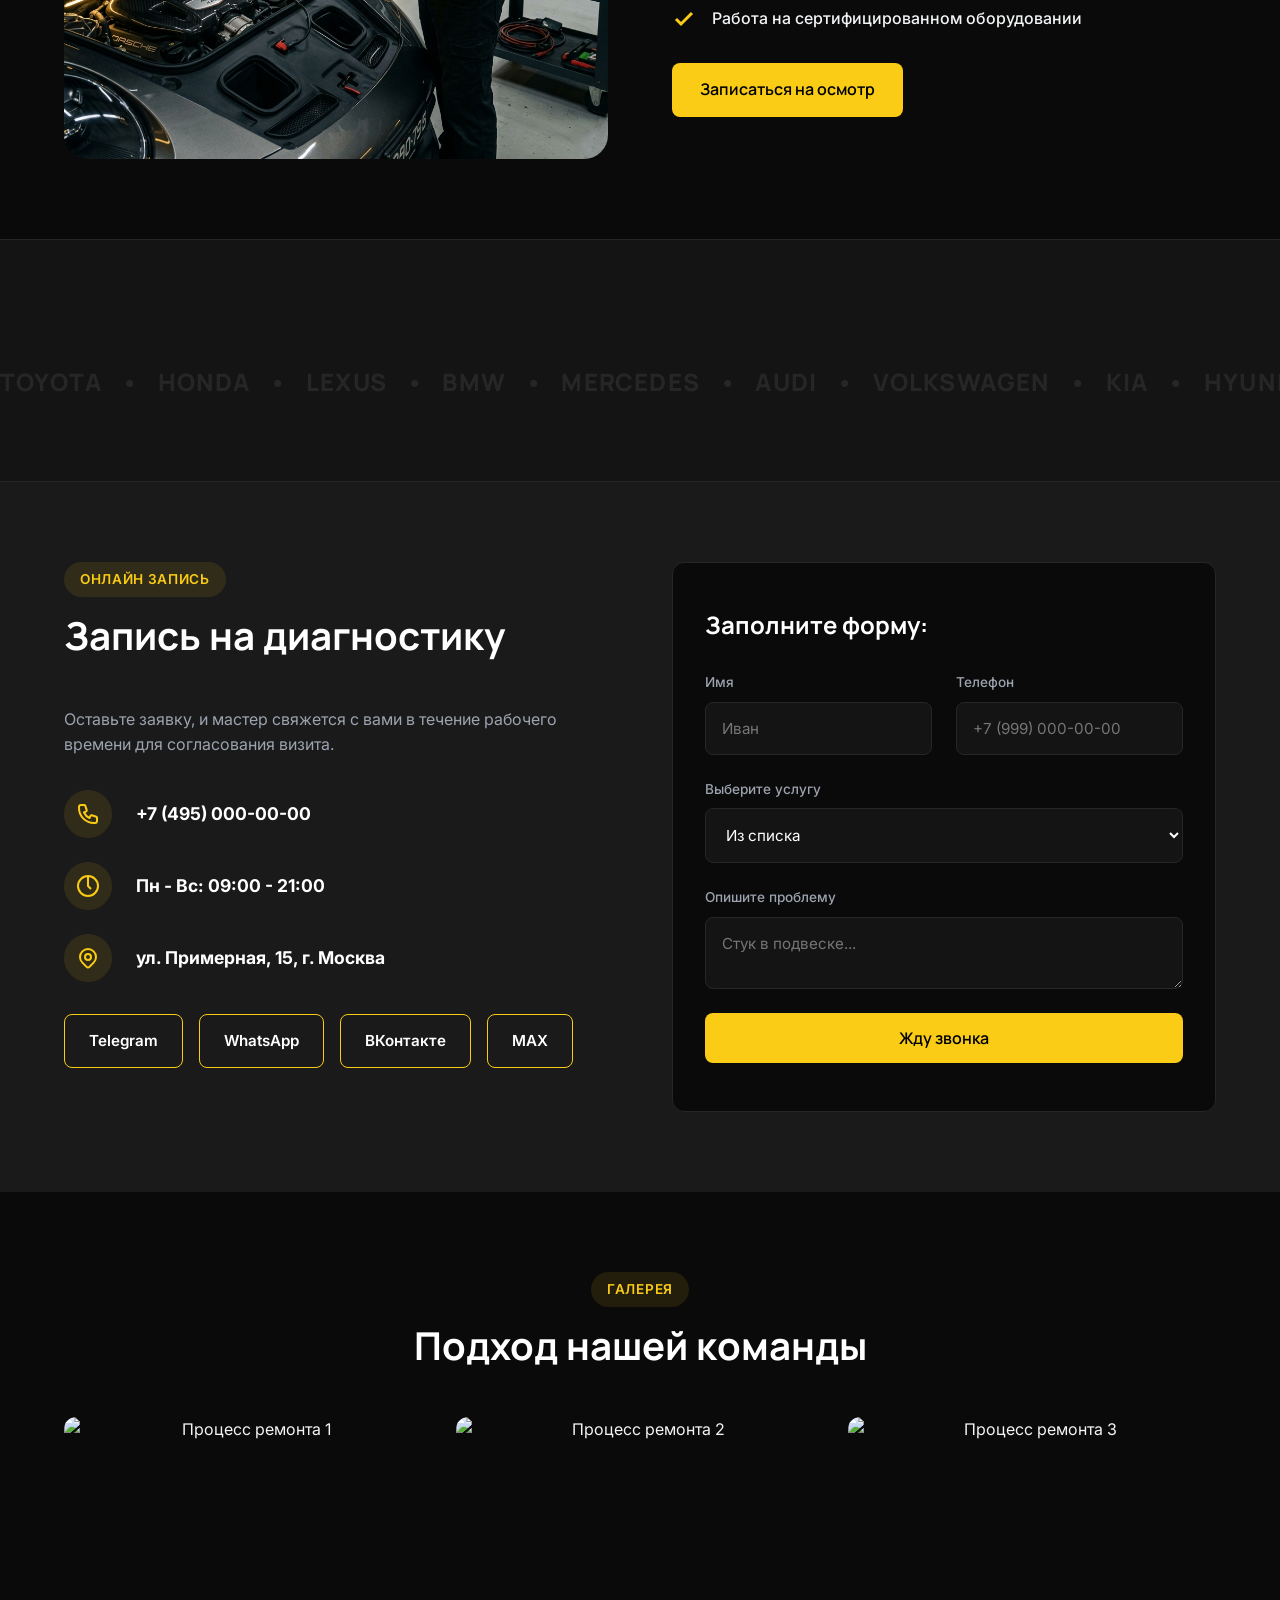
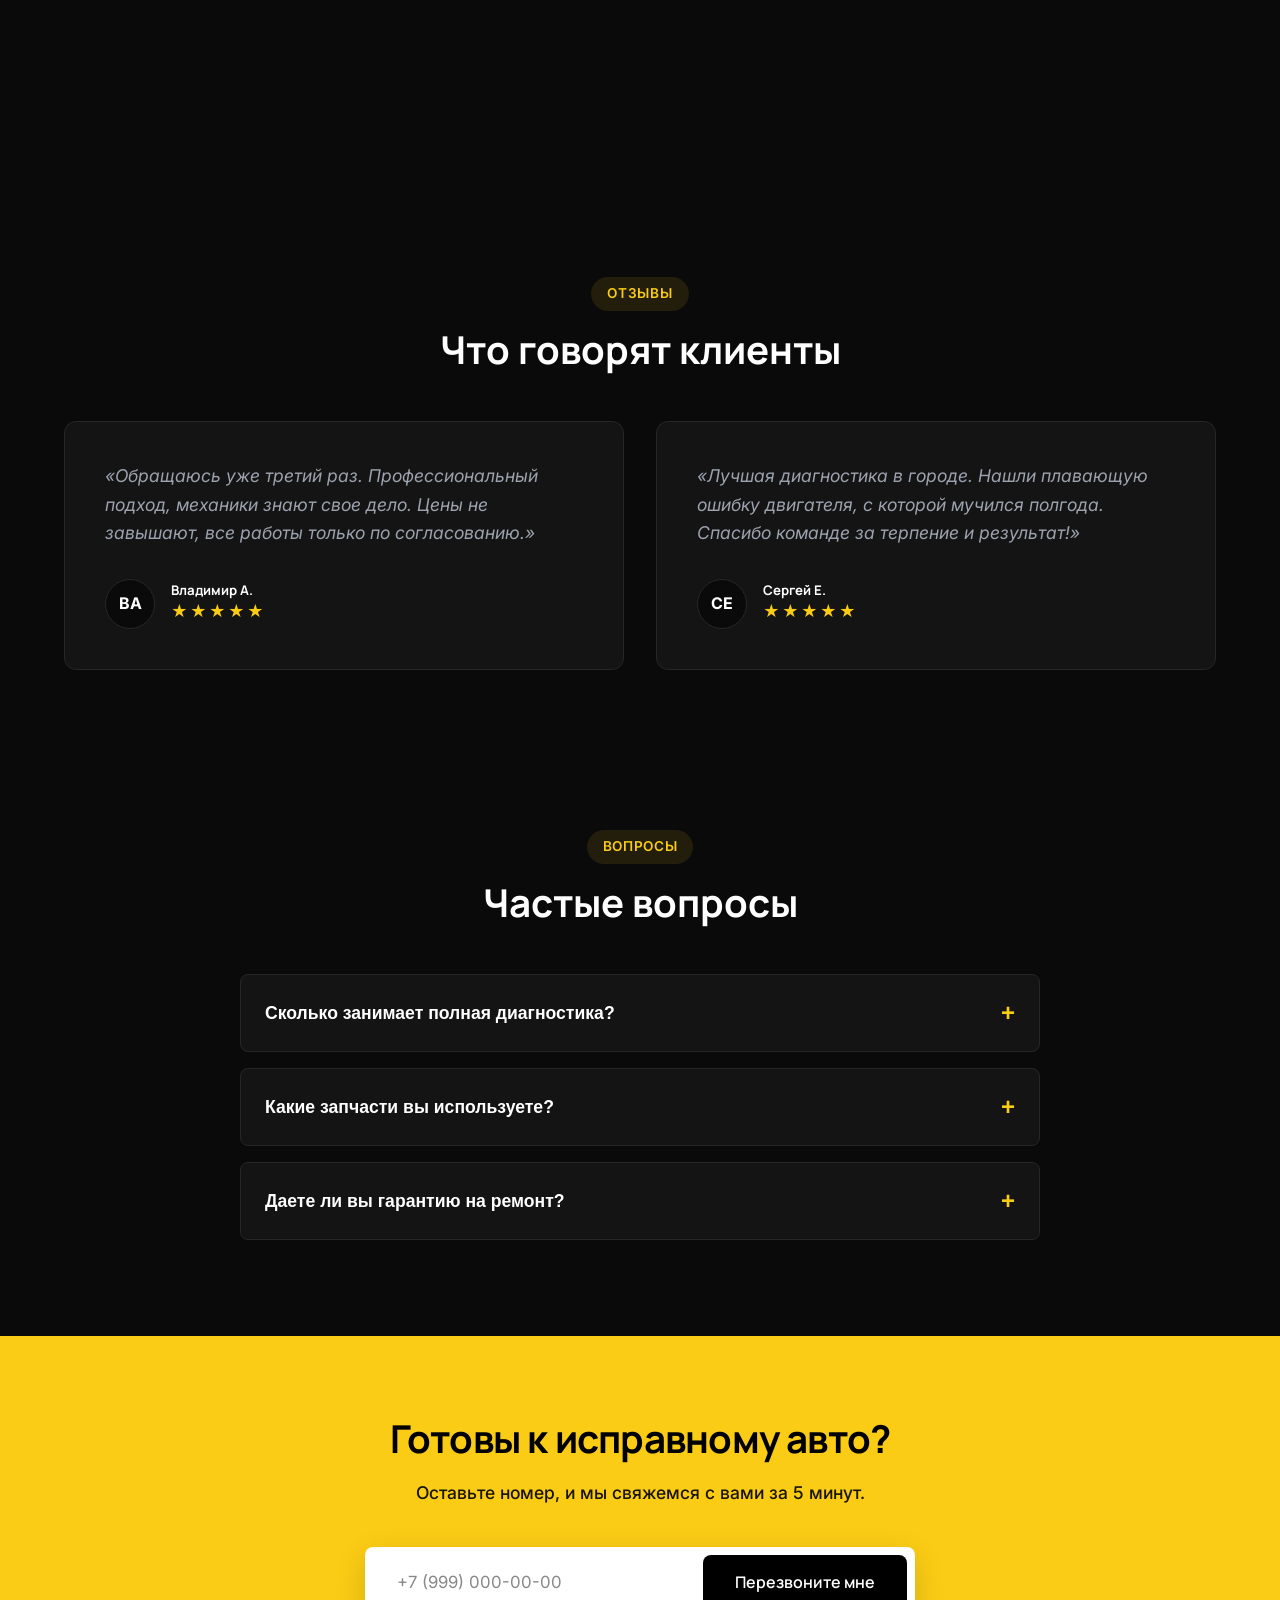
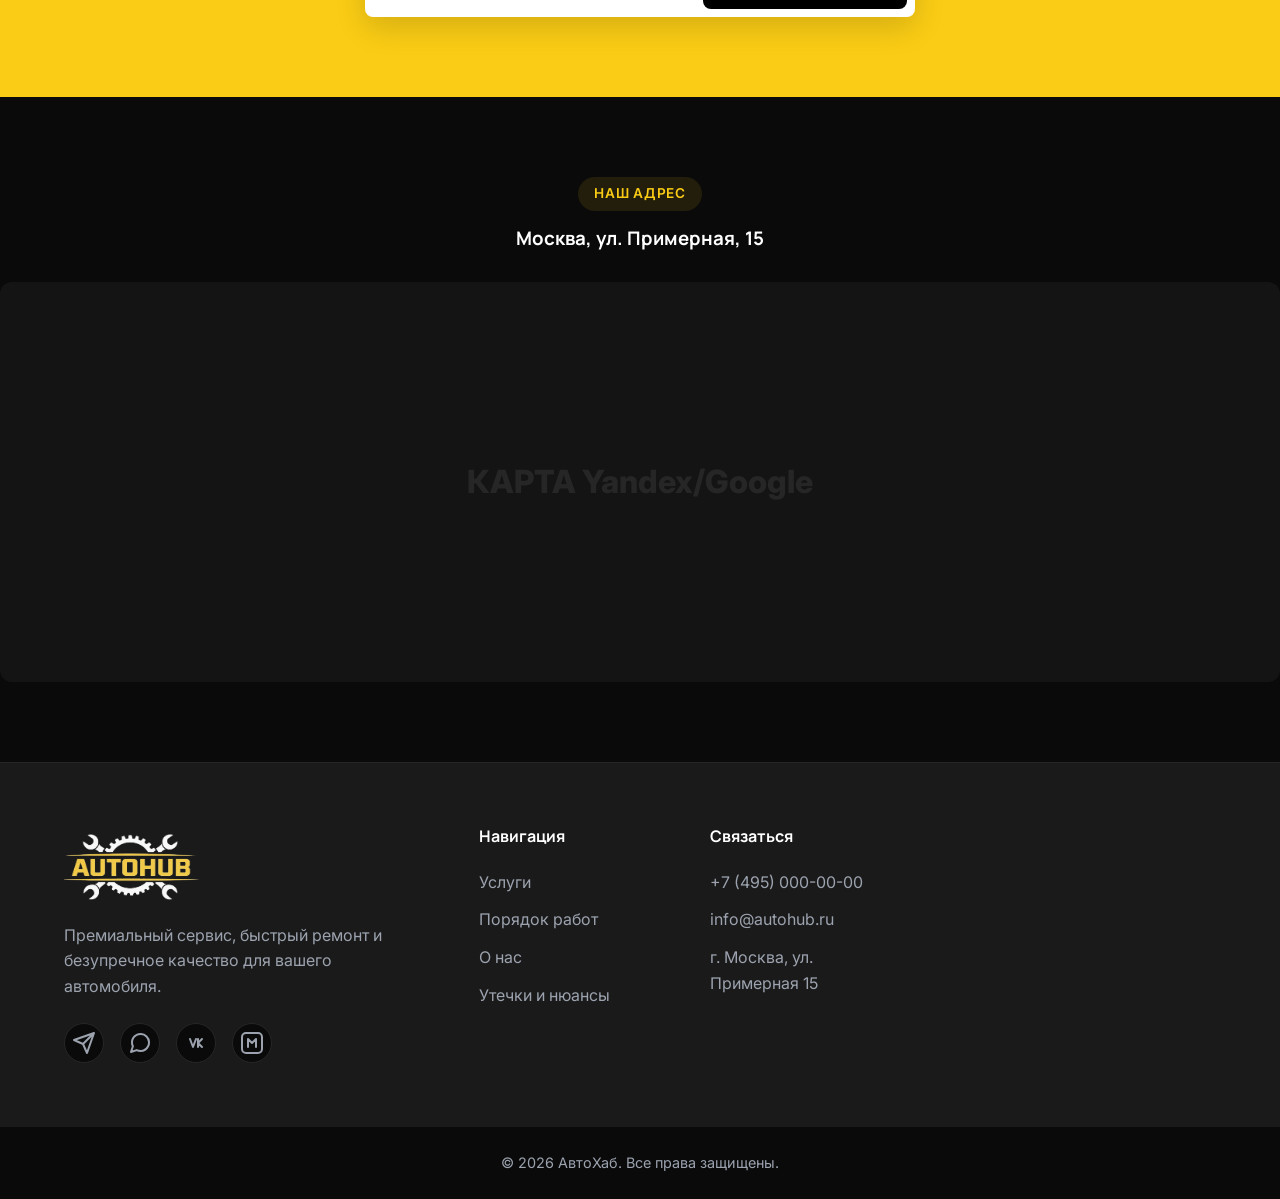
==== commit 5a15e980: "Add custom AI-generated computer diagnostics image" ====
--- a/index.html
+++ b/index.html
@@ -275,7 +275,7 @@
                         <div class="top-badge">
                             Топовый Автосервис
                         </div>
-                        <img src="https://images.unsplash.com/photo-1487754180451-c456f719a1fc?auto=format&fit=crop&q=80&w=800" alt="Механик за работой">
+                        <img src="diagnostics.png" alt="Компьютерная диагностика ЭБУ">
                     </div>
                 </div>
                 <div class="about-right reveal">
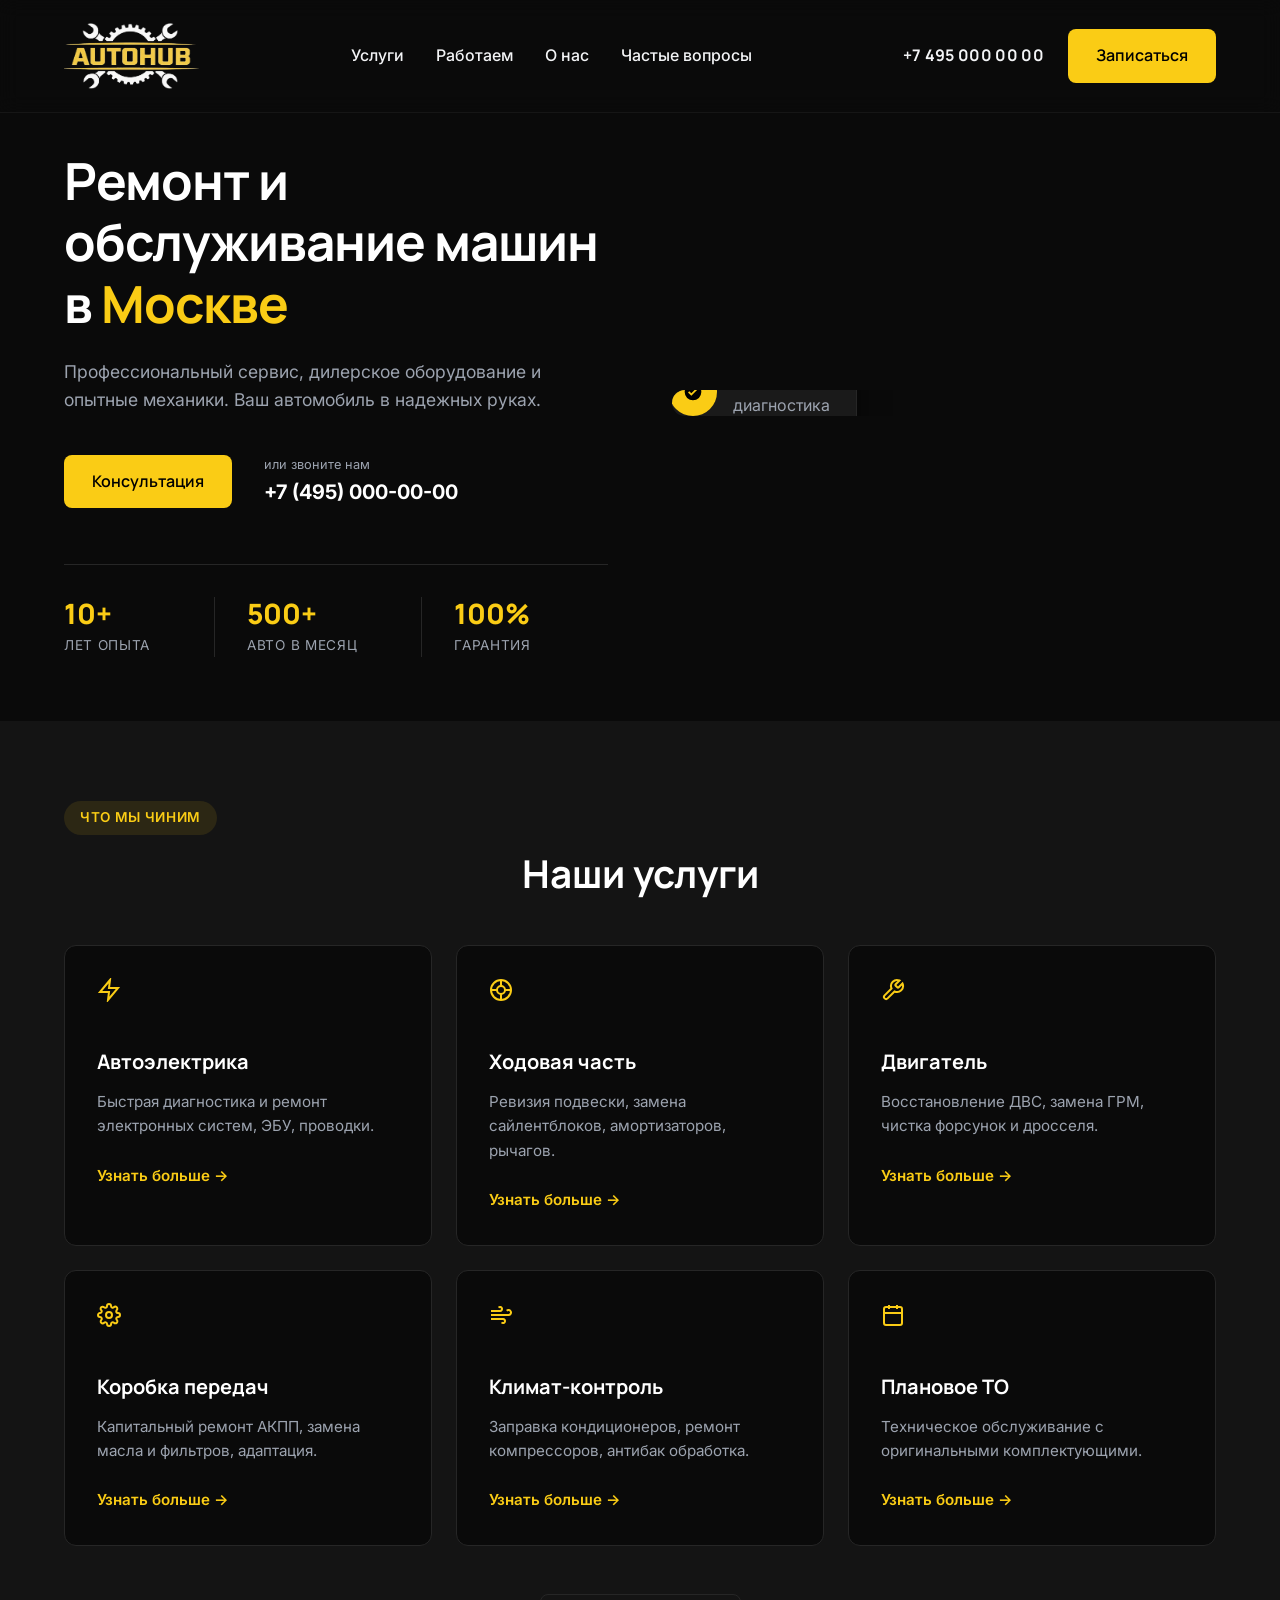
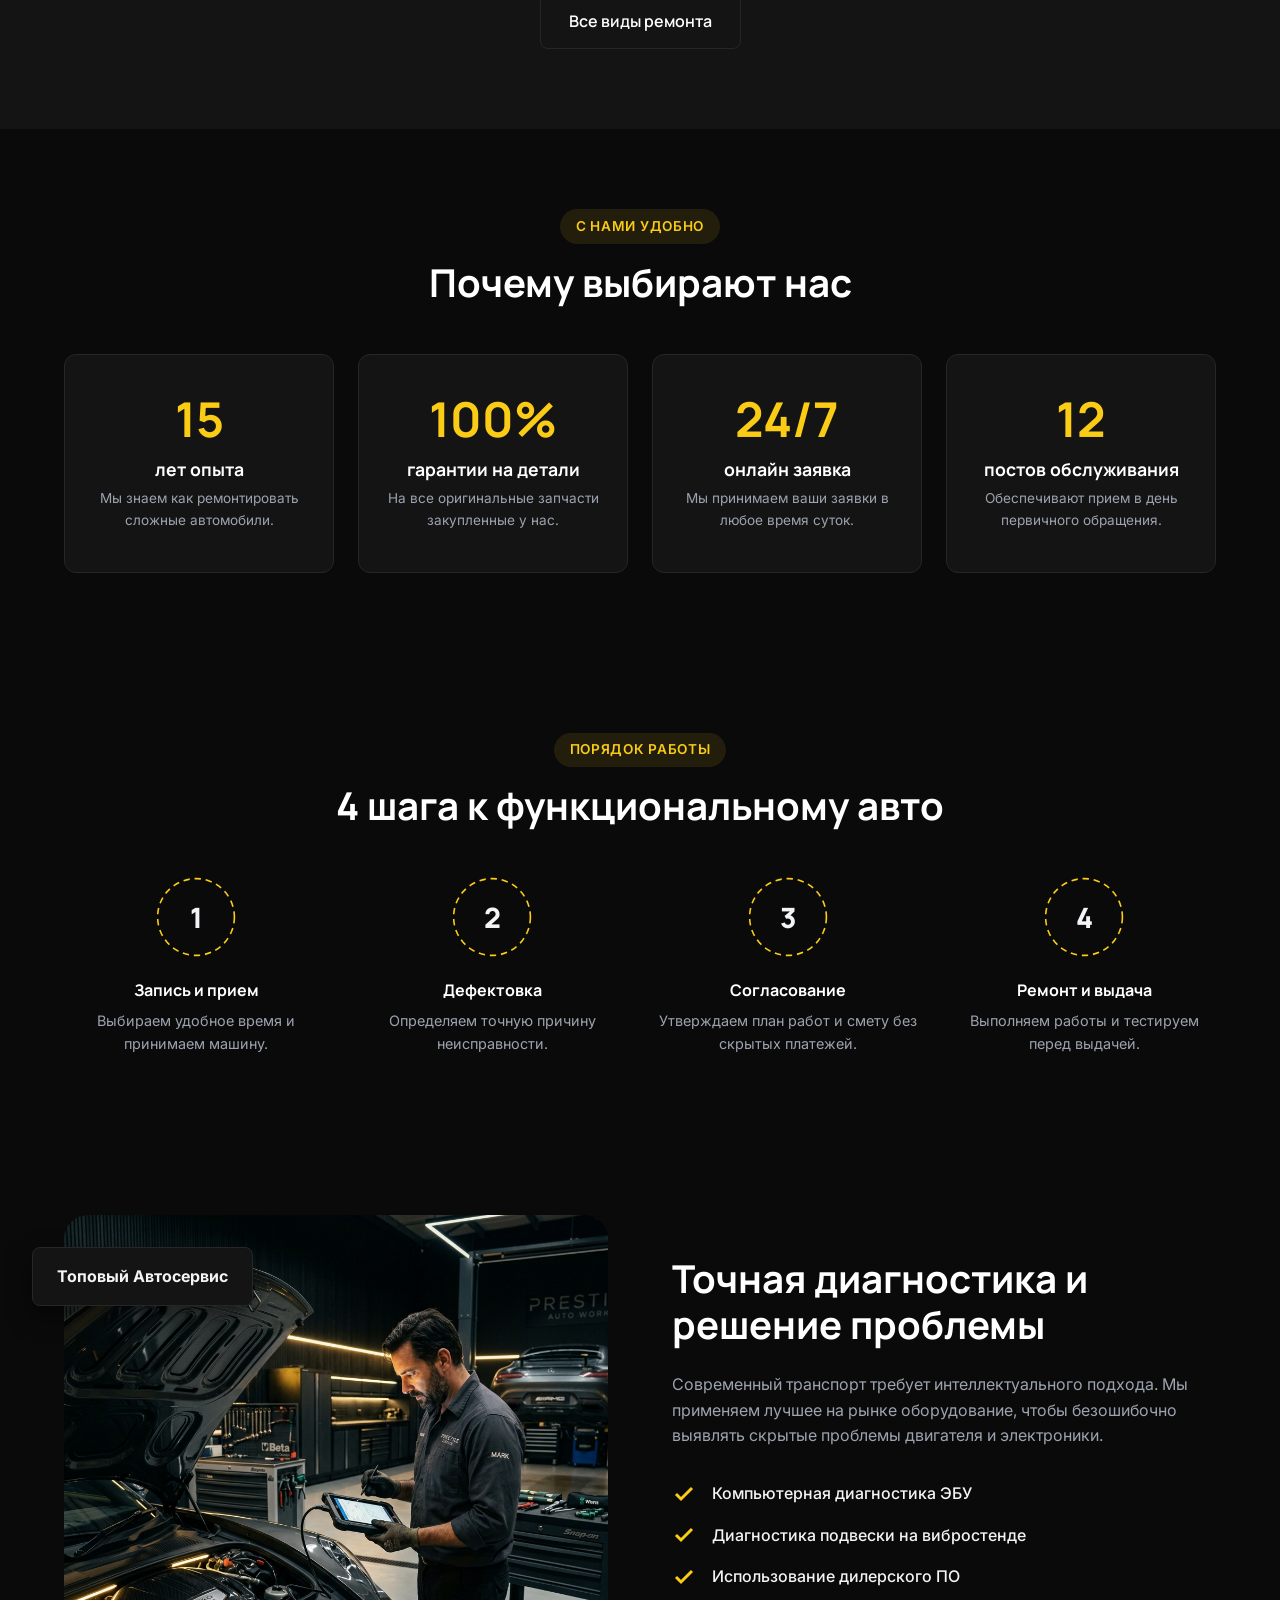
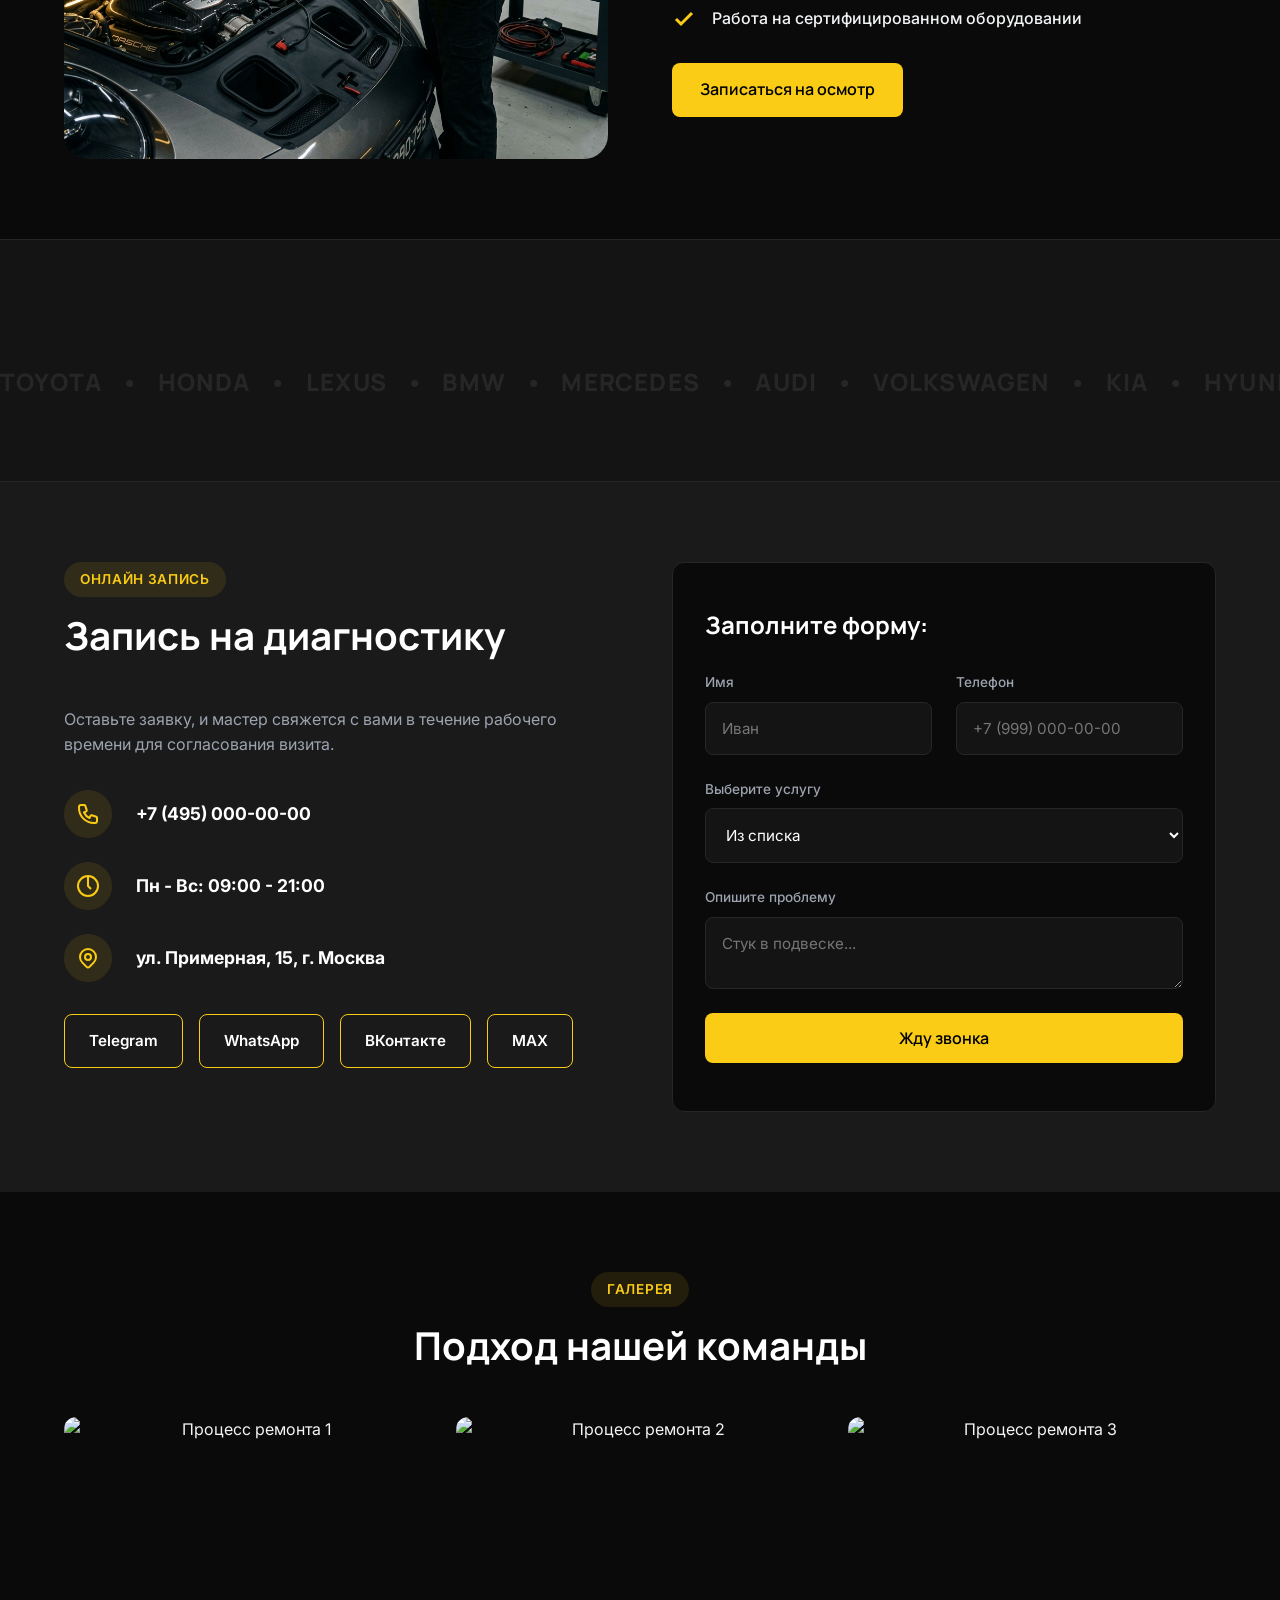
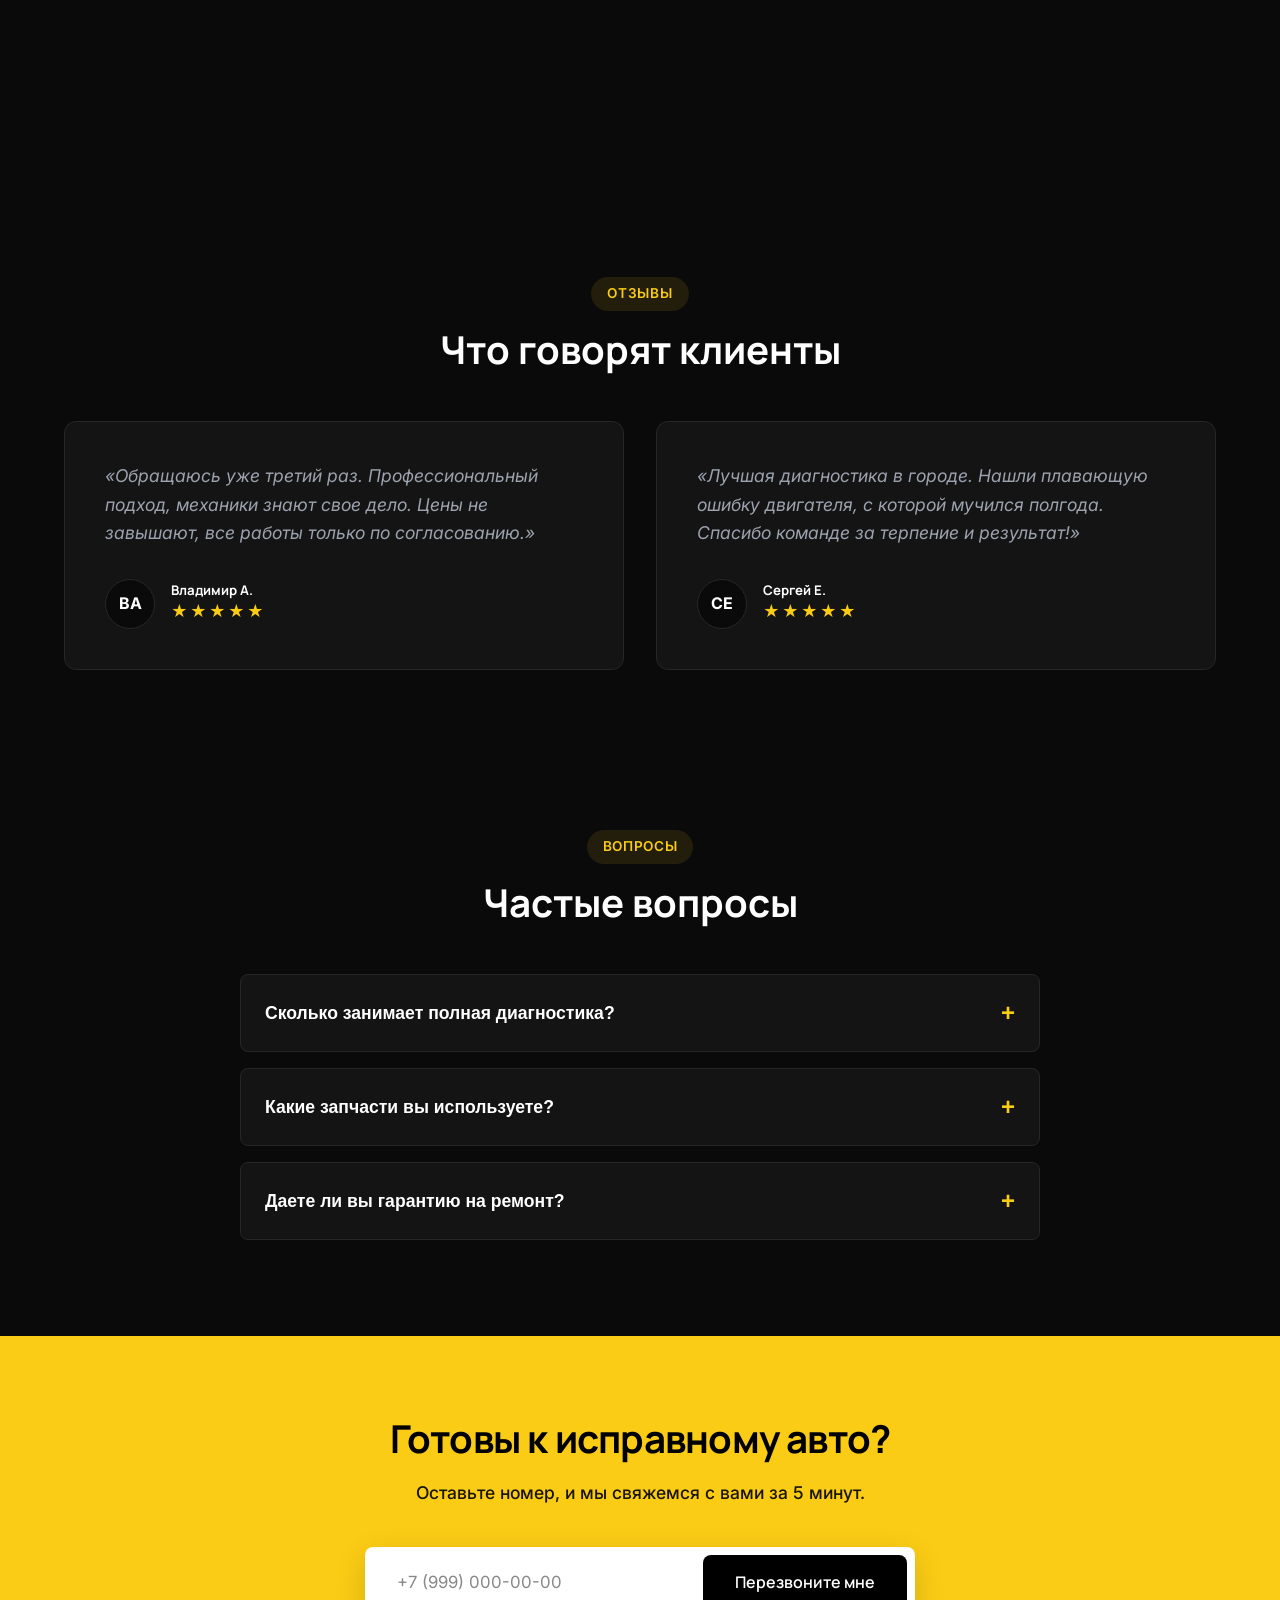
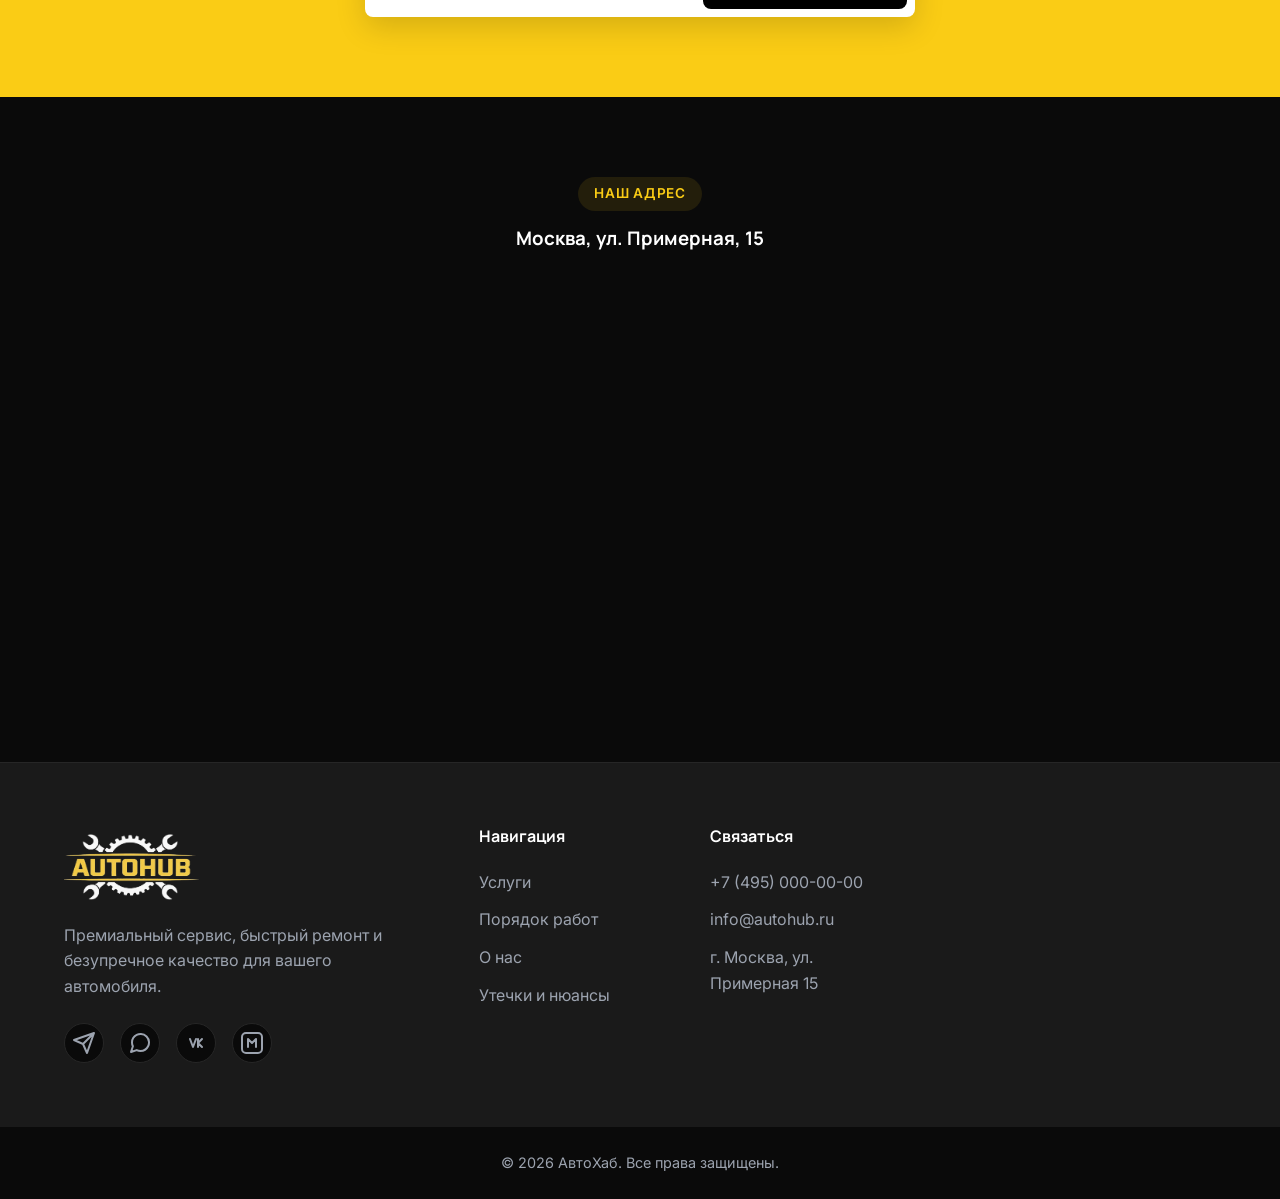
==== commit 0b87a5a7: "Replace map placeholder with live Yandex Maps iframe" ====
--- a/index.html
+++ b/index.html
@@ -494,11 +494,8 @@
                 <div class="section-pill mx-auto">Наш адрес</div>
                 <h3 class="mb-4">Москва, ул. Примерная, 15</h3>
             </div>
-            <div class="map-frame reveal">
-                <!-- map placeholder styling -->
-                <div class="map-placeholder">
-                    <span>КАРТА Yandex/Google</span>
-                </div>
+            <div class="map-frame reveal" style="margin: 0;">
+                <iframe src="https://yandex.ru/map-widget/v1/?ll=37.620000%2C55.750000&z=12" width="100%" height="400" frameborder="0" allowfullscreen="true" style="display: block;"></iframe>
             </div>
         </section>
 
